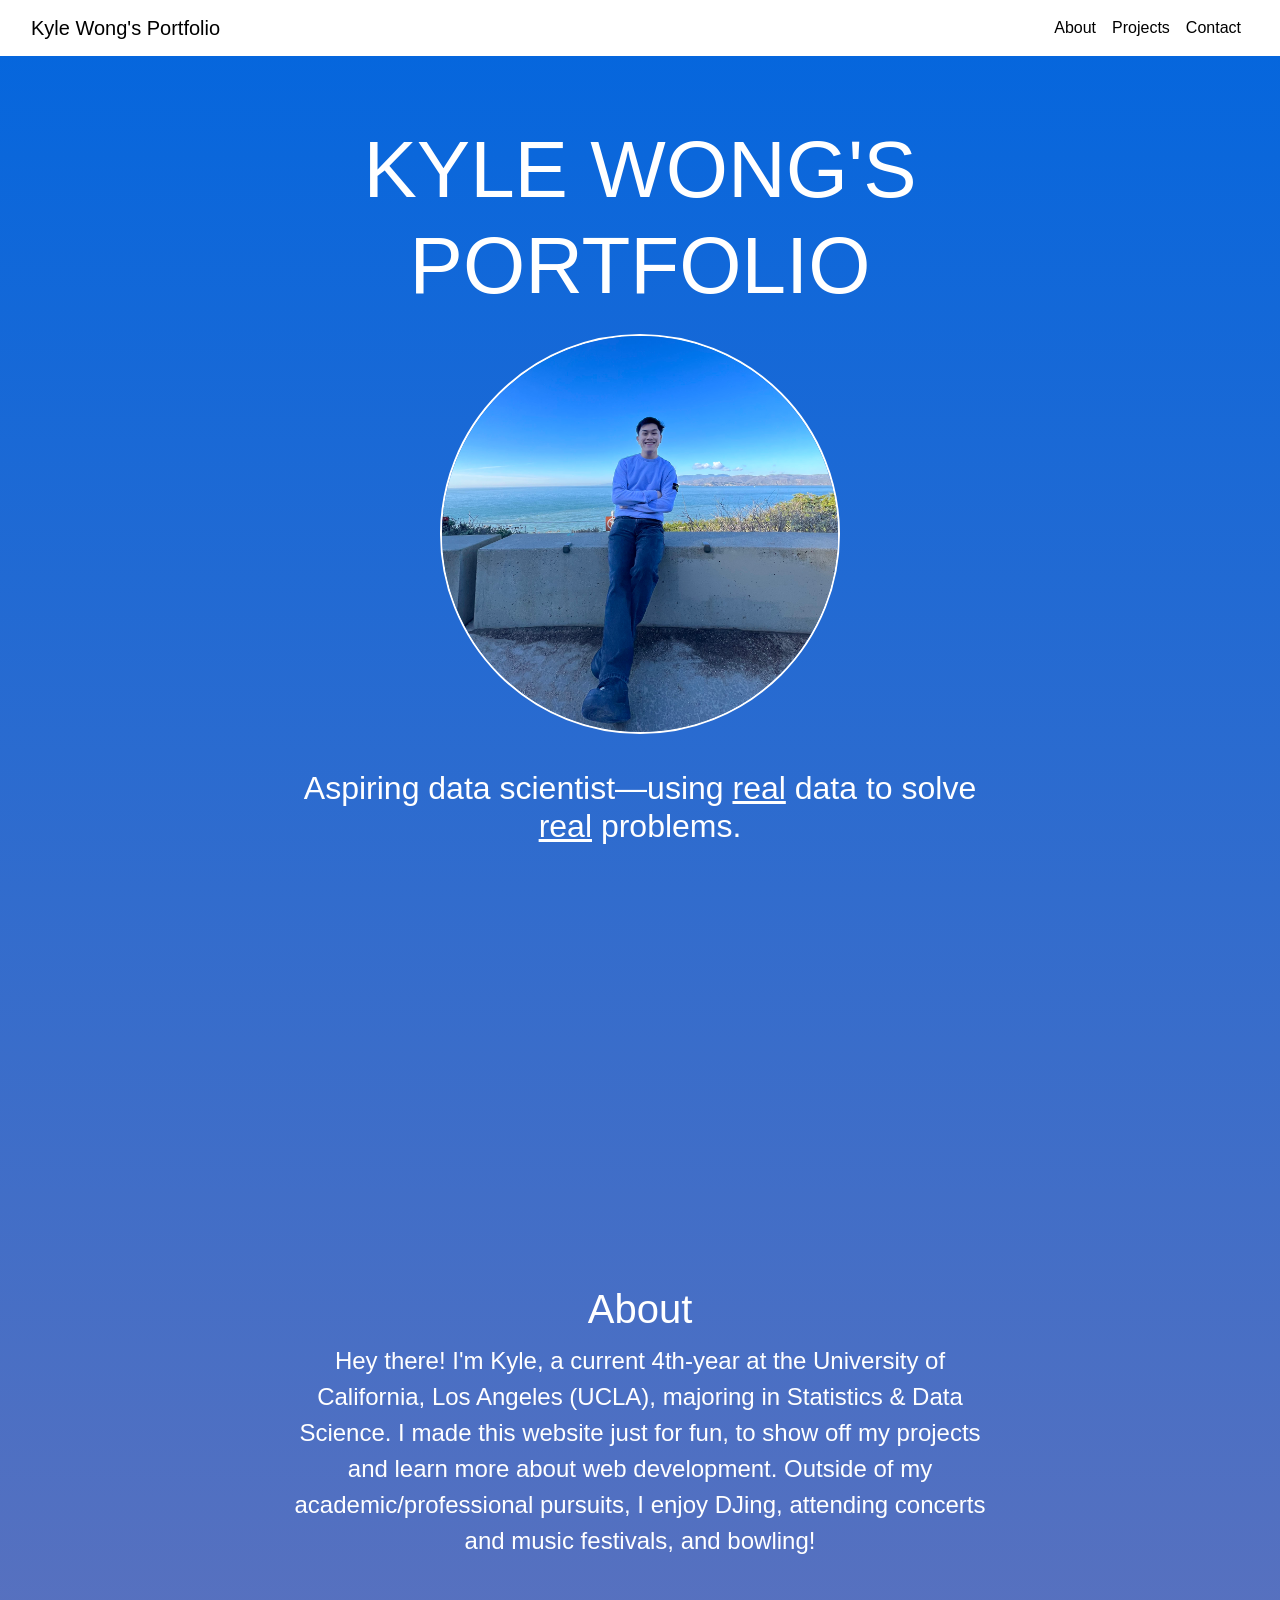
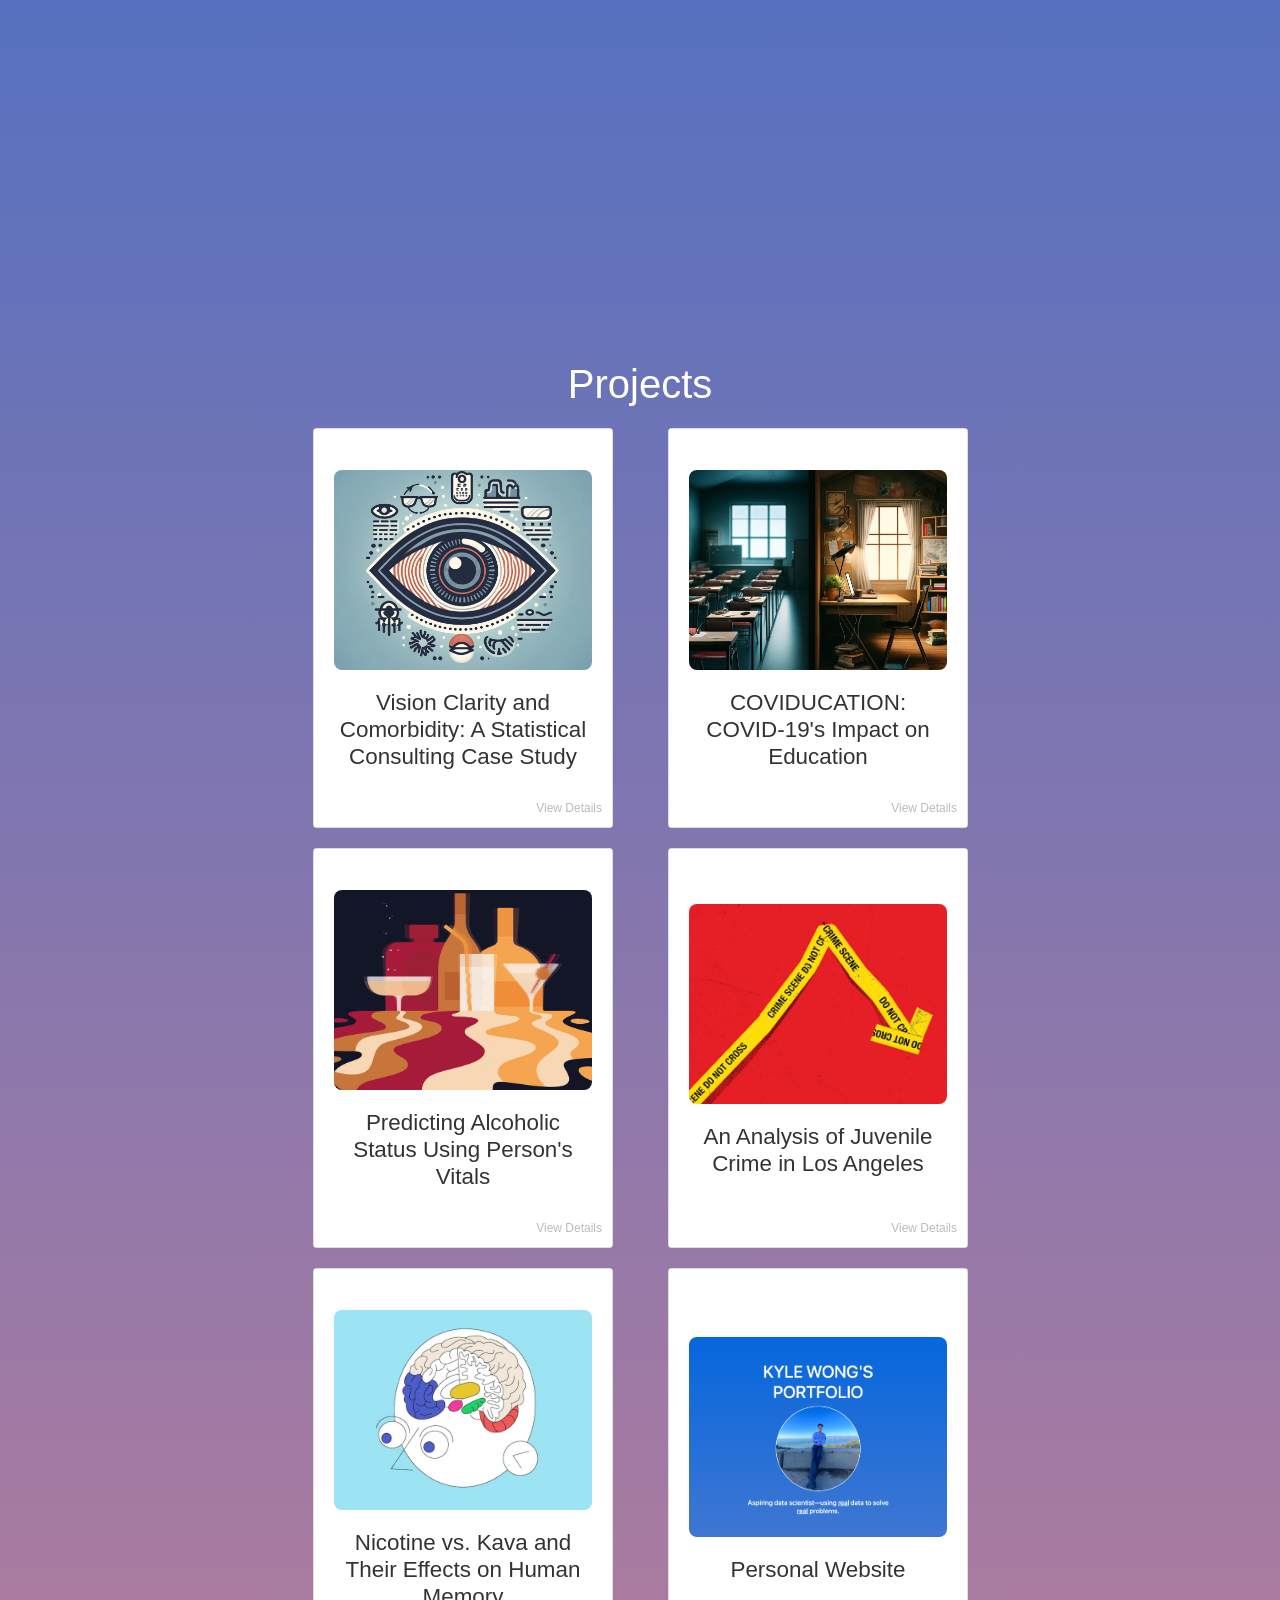
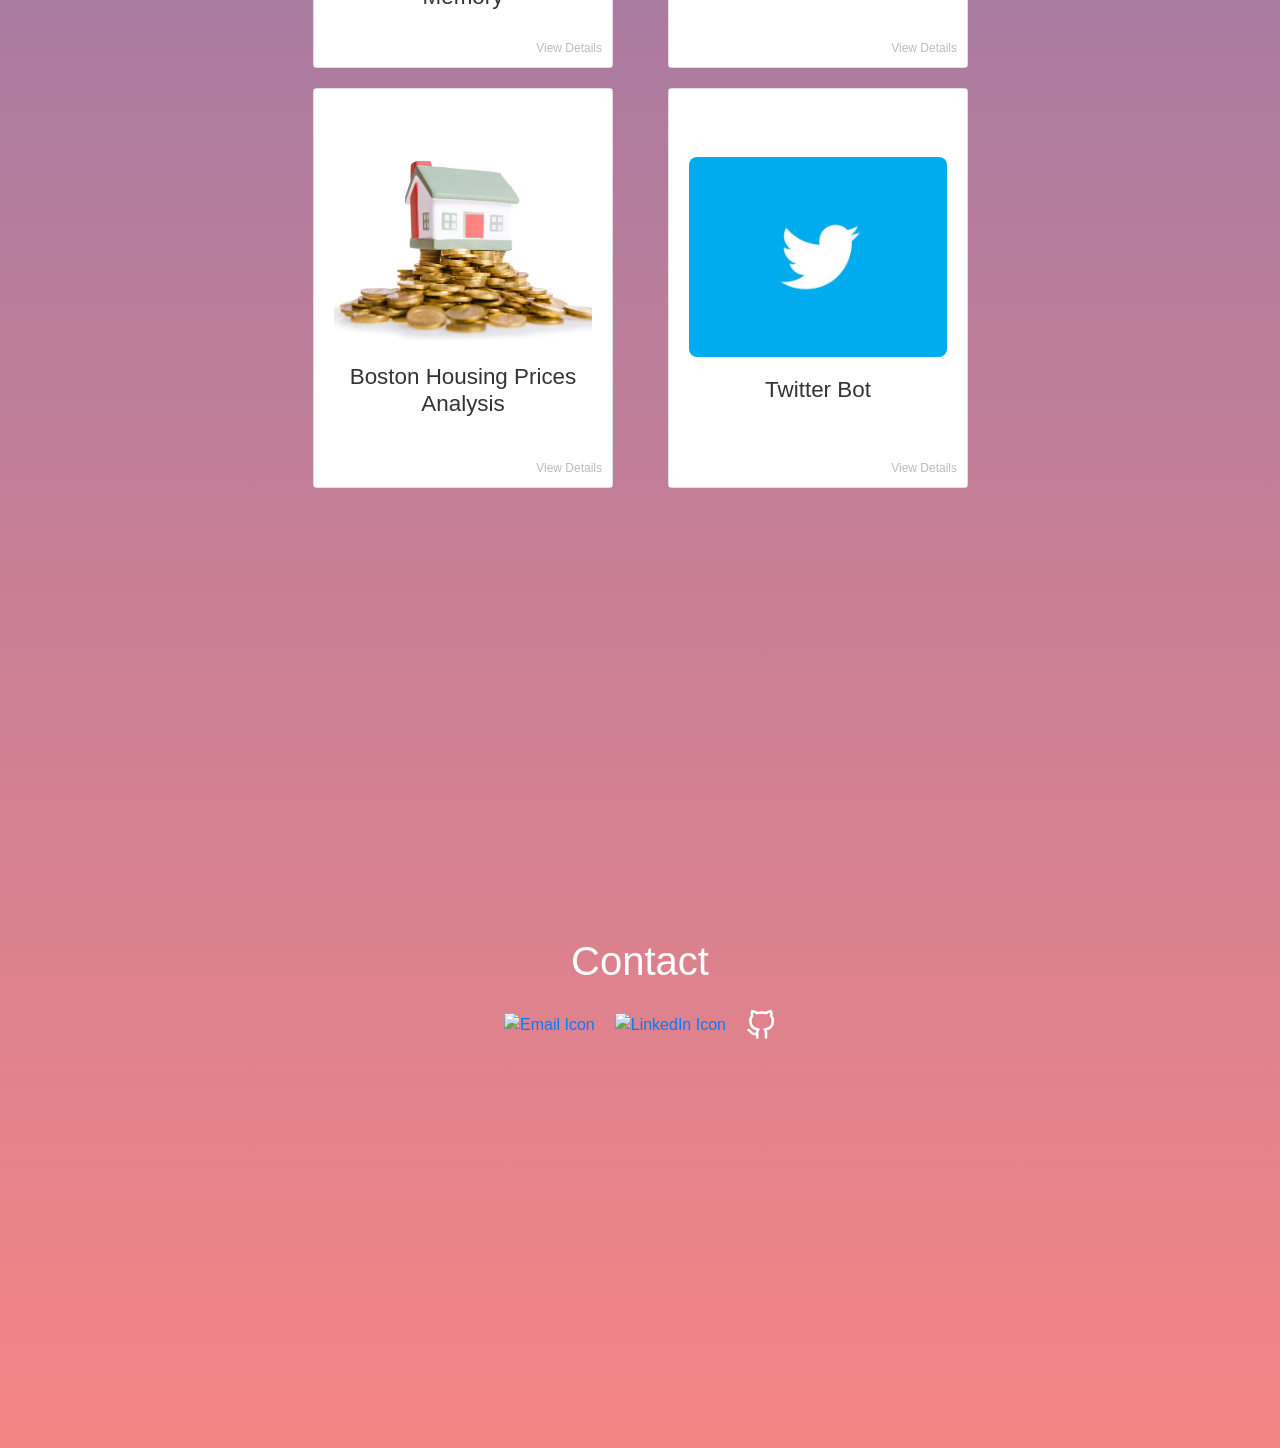
==== index.html @ 27c560bc "Add files via upload" ====
<!DOCTYPE html>
<html lang="en">
<head>
    <meta charset="UTF-8">
    <meta name="viewport" content="width=device-width, initial-scale=1.0">
    <title>Kyle Wong's Portfolio</title>

    <!-- Bootstrap CSS CDN -->
    <link href="https://maxcdn.bootstrapcdn.com/bootstrap/4.0.0/css/bootstrap.min.css" rel="stylesheet">

    <!-- Main CSS -->
    <link href="style_main.css" rel="stylesheet">

    <!-- Me CSS -->
    <link href="style_me.css" rel="stylesheet">
    <!-- Navbar CSS -->
    <link href="style_navbar.css" rel="stylesheet">
    <!-- Projects CSS -->
    <link href="style_projects.css" rel="stylesheet">
    <!-- Contact CSS -->
    <link href="style_contact.css" rel="stylesheet">
</head>

<body>
    <!-- Navigation Bar -->
    <nav class="navbar navbar-expand-lg navbar-light bg-light fixed-top">
        <div class="container-fluid">
            <a class="navbar-brand" href="#me">Kyle Wong's Portfolio</a>
            <button class="navbar-toggler" type="button" data-toggle="collapse" data-target="#navbarNav"
                    aria-controls="navbarNav" aria-expanded="false" aria-label="Toggle navigation">
                <span class="navbar-toggler-icon"></span>
            </button>
            <div class="collapse navbar-collapse justify-content-end" id="navbarNav">
                <ul class="navbar-nav">
                    <li class="nav-item">
                        <a class="nav-link" href="#about">About</a>
                    </li>
                    <li class="nav-item">
                        <a class="nav-link" href="#projects">Projects</a>
                    </li>
                    <li class="nav-item">
                        <a class="nav-link" href="#contact">Contact</a>
                    </li>
                </ul>
            </div>
        </div>
    </nav>

    <!-- Me Section -->
    <section id="me" class="full-height centered-section scroll-section fade-in">
        <div class="me-container">
            <div class="me-content">
                <h1>KYLE WONG'S</h1>
                <h2>PORTFOLIO</h2>
            </div>
            <img src="images/me.jpg" alt="Kyle Wong" class="me-image">
            <div class="me-content">
                <h3>Aspiring data scientist—using <span class="underline-text">real</span> data to solve <span class="underline-text">real</span> problems.</h3>
            </div>
        </div>
    </section>


    <!-- About Section -->
    <section id="about" class="full-height centered-section scroll-section" data-scroll="about">
        <h2 class="centered-text section-title">About</h2>
        <p class="centered-text">
            Hey there! I'm Kyle, a current 4th-year at the University of California, Los Angeles (UCLA), majoring in 
            Statistics & Data Science. I made this website just for fun, to show off my projects and learn more about web development. 
            Outside of my academic/professional pursuits, I enjoy DJing, attending concerts and music 
            festivals, and bowling!
        </p>
    </section>

    <!-- Projects Section -->
    <section id="projects" class="full-height centered-section scroll-section" data-scroll="projects">
        <h2 class="centered-text section-title">Projects</h2>
        <div class="projects-container">

            <!-- Vision Clarity and Comorbidity: A Statistical Consulting Case Study -->
            <div class="project-item" id="vision">
                <div class="card">
                    <div class="card-front">
                        <img src="images/vision.jpeg" alt="Vision">
                        <h3>Vision Clarity and Comorbidity: A Statistical Consulting Case Study</h3>
                        <div class="details">View Details</div>
                    </div>
                    <div class="card-back">
                        <ul>
                            <li>
                                <a href="https://drive.google.com/file/d/13ip8NqdiiDg58SRfcS5cvAvbWl_toi6d/view?usp=sharing" target="_blank" rel="noopener noreferrer">
                                Report</a>
                            </li>
                            <li>
                                Collaborated with ophthalmologists Dr. Daniel B. Rootman and Dr. Robert A. Goldberg to analyze factors influencing blurry 
                                vision through logistic regression and odds ratio analysis to ensure the clinical relevance of findings
                            </li>
                            <li>Conducted comprehensive evaluations using logistic regressions, marginal models, ROC curves, and mean plots</li>
                            <li>Delivered key findings to enhance medical understanding and critically question existing ophthalmologic research</li>
                        </ul>
                    </div>
                </div>
            </div>

            <!-- COVIDUCATION: COVID-19’s Impact on Education -->
            <div class="project-item" id="education">
                <div class="card">
                    <div class="card-front">
                        <img src="images/covid.jpeg" alt="Covid">
                        <h3>COVIDUCATION: COVID-19's Impact on Education</h3>
                        <div class="details">View Details</div>
                    </div>
                    <div class="card-back">
                        <ul>
                            <li>
                                <a href="https://coviducation.humspace.ucla.edu/" target="_blank" rel="noopener noreferrer">Website</a>
                            </li>
                            <li>
                                Collaborated with a team to analyze pre- and post-pandemic test scores from U.S. school districts to assess the impact 
                                of socioeconomic factors and state policies on education, using data from the Stanford Education Data Archive
                            </li>
                            <li>Managed and maintained a website showcasing COVID-19's impact on education, ensuring user accessibility</li>
                            <li>Reduced ontological biases in data analysis, clarifying pandemic impacts on educational disparities to guide policy</li>
                        </ul>
                    </div>
                </div>
            </div>

            <!-- Predicting Alcoholic Status Using Person's Vitals -->
            <div class="project-item" id="alcohol">
                <div class="card">
                    <div class="card-front">
                        <img src="images/alcohol.jpeg" alt="Alcohol">
                        <h3>Predicting Alcoholic Status Using Person's Vitals</h3>
                        <div class="details">View Details</div>
                    </div>
                    <div class="card-back">
                        <ul>
                            <li>
                                <a href="https://drive.google.com/file/d/1R5eu7fUqkYkn1-agJZLWKi1KGo1MSCXt/view?usp=sharing" target="_blank" rel="noopener noreferrer">
                                Report</a>
                            </li>
                            <li>
                                Utilized and analyzed a dataset from Korea's National Health Insurance Service in R,
                                effectively developing classification models (logistic regression, LDA, QDA, k-NN, and decision trees) 
                                to accurately predict alcoholic status
                            </li>
                            <li>Implemented cross-validation methods to mitigate overfitting, ensuring accurate predictions on new, unseen data</li>
                            <li>Incorporated imputation techniques to enhance data quality to improve model performance and predictive accuracy</li>
                        </ul>
                    </div>
                </div>
            </div>

            <!-- An Analysis of Juvenile Crime in Los Angeles -->
            <div class="project-item" id="crime">
                <div class="card">
                    <div class="card-front">
                        <img src="images/crime.jpeg" alt="Crime">
                        <h3>An Analysis of Juvenile Crime in Los Angeles</h3>
                        <div class="details">View Details</div>
                    </div>
                    <div class="card-back">
                        <ul>
                            <li>
                                <a href="https://drive.google.com/file/d/1OxDZ-gcYvAyaGQp5mMtGiLBEE2z_hb1J/view?usp=sharing" target="_blank" rel="noopener noreferrer">
                                Report</a>
                            </li>
                            <li>
                                <a href="https://drive.google.com/file/d/1o2T2v05JPmUKemVV3txB31Ho7CxoJo7s/view?usp=sharing" target="_blank" rel="noopener noreferrer">
                                Poster</a>
                            </li>
                            <li>Analyzed LAPD dataset in R, conducting EDA to highlight differences and patterns in juvenile vs. adult crimes</li>
                            <li>Applied Pearson's chi-squared test to reveal significant associations and trends in crime locations and age groups</li>
                            <li>Identified that 13% of LA juvenile crimes involve firearms, double the adult rate, highlighting greater arrest risks</li>
                        </ul>
                    </div>
                </div>
            </div>

            <!-- Nicotine vs. Kava and Their Effects on Human Memory -->
            <div class="project-item" id="humanMemory">
                <div class="card">
                    <div class="card-front">
                        <img src="images/memory.jpeg" alt="Human Memory">
                        <h3>Nicotine vs. Kava and Their Effects on Human Memory</h3>
                        <div class="details">View Details</div>
                    </div>
                    <div class="card-back">
                        <ul>
                            <li>
                                <a href="https://drive.google.com/file/d/1JfsT5nFp5DpC-nDz5WerzK6hkVrRJIR6/view?usp=sharing" target="_blank" rel="noopener noreferrer">
                                Report</a>
                            </li>
                            <li>Constructed virtual experiments to accurately simulate and assess the impacts of nicotine and kava on human memory</li>
                            <li>Employed web-scraping in R for data collection, applying a 2-way randomized block design and linear regression</li>
                            <li>Visualized results by graphing residual diagnostics, interaction plots, box plots, and conducting ANOVA analysis</li>
                        </ul>
                    </div>
                </div>
            </div>

            <!-- Personal Website -->
            <div class="project-item" id="personalWebsite">
                <div class="card">
                    <div class="card-front">
                        <img src="images/personal_website.png" alt="Personal Website">
                        <h3>Personal Website</h3>
                        <div class="details">View Details</div>
                    </div>
                    <div class="card-back">
                        <ul>
                            <li>
                                Deployed on
                                <a href="https://github.com/kylewong791/kylewong791.github.io" target="_blank" rel="noopener noreferrer">
                                GitHub Pages</a>
                            </li>
                            <li>Designed and executed the end-to-end development of a modern, user-friendly, and responsive portfolio website</li>
                            <li>Utilized HTML, CSS, and JavaScript to create a website with optimal user engagement and information accessibility</li>
                            <li>Integrated Bootstrap for responsive design and jQuery for dynamic content manipulation, deployed on GitHub Pages</li>
                        </ul>
                    </div>
                </div>
            </div>

            <!-- Boston Housing Prices Analysis -->
            <div class="project-item" id="bostonHousing">
                <div class="card">
                    <div class="card-front">
                        <img src="images/boston.jpeg" alt="Boston Housing">
                        <h3>Boston Housing Prices Analysis</h3>
                        <div class="details">View Details</div>
                    </div>
                    <div class="card-back">
                        <ul>
                            <li>Collaborative project analyzing Boston housing data, employing EDA with NumPy, Pandas, Seaborn, and Matplotlib</li>
                            <li>Developed a model predicting home prices, highlighting the relation between property values and clean air demand</li>
                            <li>Validated model accuracy against historical data, providing actionable insights for urban planning initiatives</li>
                        </ul>
                    </div>
                </div>
            </div>

            <!-- Twitter Bot -->
            <div class="project-item" id="twitterBot">
                <div class="card">
                    <div class="card-front">
                        <img src="images/twitter.jpeg" alt="Twitter Bot">
                        <h3>Twitter Bot</h3>
                        <div class="details">View Details</div>
                    </div>
                    <div class="card-back">
                        <ul>
                            <li>
                                <a href="https://github.com/kylewong791/MinionTwitterBot" target="_blank" rel="noopener noreferrer">
                                Code</a>
                            </li>
                            <li>Leveraged the Tweepy Python library to interact with Twitter API, using Twitter endpoints to analyze conversations</li>
                            <li>Utilized Twitter's Developer Platform and OAuth 2.0 to access developer tokens and authenticate tasks performed</li>
                            <li>Deployed on PythonAnywhere, ensuring continuous cloud-based functionality for optimal performance</li>
                        </ul>
                    </div>
                </div>
            </div>

        </div>
    </section>



    <!-- Contact Section -->
    <section id="contact" class="full-height centered-section scroll-section" data-scroll="contact">
        <h2 class="centered-text section-title">Contact</h2>
        
        <!-- Icons Container -->
        <div class="icons-container">
            <!-- Email Icon -->
            <a href="mailto:kylewong791@ucla.edu">
                <img src="images/email.svg" alt="Email Icon">
            </a>

            <!-- LinkedIn Icon -->
            <a href="https://www.linkedin.com/in/kylewong791" target="_blank" rel="noopener noreferrer">
                <img src="images/linkedin.svg" alt="LinkedIn Icon">
            </a>

            <!-- Github Icon -->
            <a href="https://github.com/kylewong791" target="_blank" rel="noopener noreferrer">
                <img src="images/github.svg" alt="Github Icon">
            </a>
        </div>
    </section>

    <!-- jQuery CDN -->
    <script src="https://code.jquery.com/jquery-3.2.1.min.js"></script>

    <!-- Bootstrap JavaScript bundle CDN (includes Popper.js) -->
    <script src="https://cdn.jsdelivr.net/npm/@popperjs/core@2.5.2/dist/umd/popper.min.js"></script>
    <script src="https://maxcdn.bootstrapcdn.com/bootstrap/4.0.0/js/bootstrap.min.js"></script>
    
    <script src="main.js"></script>

    
</body>
</html>
---- style_main.css ----
body {
    background: linear-gradient(to bottom, #0366de, #F58585); /*ffadad*/
    margin: 0;
    color: #fff;
    scroll-behavior: smooth;
}

.full-height {
    min-height: 100vh;
    display: flex;
    flex-direction: column;
}

.centered-section {
    width: 100%;
    max-width: 750px;
    margin: 0 auto;
    padding: 0 20px;
    box-sizing: border-box;
    display: flex;
    flex-direction: column;
    justify-content: center; /* Center vertically */
    align-items: center; /* Center horizontally */
}

.centered-text {
    text-align: center;
    font-size: 24px;
}

.section-title {
    font-size: 40px;
    margin-bottom: 10px;
}

.scroll-section {
    margin-bottom: 10px; /* Adjust as needed for visual separation */
    opacity: 0;
    transition: opacity 1.5s ease-in-out;
}

.scroll-section.in-view {
    opacity: 1;
}

/* Adjust layout for screens smaller than 768px */
@media (max-width: 768px) {
    .centered-section {
        max-width: 90%;
        padding: 5px;

    }

    #me .me-content h1, #me .me-content h2 {
        font-size: 4rem; /* Adjust font size */
    }

    .projects-container {
        grid-template-columns: 1fr; /* For smaller screens, use a single column */
    }
}
---- style_me.css ----
#me {
    background-color: transparent;
    color: #fff;
    text-align: center;
    padding: 20px; /* Add padding for better spacing */
    box-sizing: border-box;
}

.me-container {
    display: flex;
    flex-direction: column;
    align-items: center;
}

.me-content {
    margin-bottom: 20px;
    margin-top: 15px;
}

.me-image {
    width: 100%; /* Make the image responsive to its container */
    max-width: 400px; /* Set a maximum width for larger screens */
    height: auto;
    border-radius: 50%;
    object-fit: cover;
    margin-bottom: 20px;
    border: 2.5px solid #fff; /* Set the desired border color and width */
}

#me h1,
#me h2 {
    font-size: 5em;
    margin: 0;
}

#me h3 {
    font-size: 2em;
}

@keyframes fade-in {
    from { opacity: 0; }
    to { opacity: 1; }
}

.fade-in {
    animation: fade-in 2s ease-in-out;
}

.underline-text {
    text-decoration: underline;
    text-decoration-thickness: 2.5px; /* Adjust the thickness as needed */
}
---- style_navbar.css ----
.navbar {
    background-color: #fff !important;
}

.navbar-light .navbar-toggler-icon {
    background-color: #fff;
}

.navbar-light .navbar-toggler {
    border-color: #536878;
}
.navbar-light .navbar-nav .nav-link {
    color: #000000 !important;
}

.navbar-light .navbar-nav .nav-link:hover {
    color: #000000 !important;
}

.navbar-light .navbar-brand {
    color: #000000 !important; /* Set the desired color */
}

.navbar-light .navbar-brand:hover {
    color: #000000 !important; /* Set the desired hover color */
}

/* Change color of the bars */
.navbar-light .navbar-toggler-icon span {
    background-color: #000000; /* Set the desired color for the bars */
}
---- style_projects.css ----
.projects-container {
    display: flex;
    flex-wrap: wrap;
    justify-content: space-around;
}

.project-item {
    perspective: 1000px;
    width: 300px; /* Adjust as needed */
    height: 400px; /* Adjust as needed */
    margin: 10px;
}

.card {
    width: 100%;
    height: 100%;
    transition: transform 0.6s, box-shadow 0.3s;
    -webkit-transform-style: preserve-3d;
    transform-style: preserve-3d;
    position: relative;
}

.card:hover {
    transform: scale(1.08); /*1.05 */
    box-shadow: 0 4px 8px rgba(0,0,0,0.2);
}

.card-front, .card-back {
    width: 100%;
    height: 100%;
    transform: translateZ(0);
    -webkit-backface-visibility: hidden;
    backface-visibility: hidden;
    position: absolute;
    top: 0;
    left: 0;
    overflow: hidden;
}

.card-front {
    background: #fff; /* Or any preferred color */
    display: flex;
    flex-direction: column;
    align-items: center;
    justify-content: center;
    padding: 20px;
    box-sizing: border-box;
    text-align: center;
}

.card-front img {
    width: 100%;
    height: 200px; /* Set a fixed height for all images */
    object-fit: cover;
    border-radius: 8px;
    margin-bottom: 20px;
}

.card-front h3 {
    font-size: 1.4em; /* Adjust as needed */
    margin: 0;
    color: #333; /* Adjust as needed */
    margin-bottom: 15px;
}

.card-back {
    background: #fff; /* Adjust as needed */
    transform: rotateY(180deg) translateZ(1px); /* Small translateZ value */
    padding: 20px;
    box-sizing: border-box;
    display: flex;
    flex-direction: column;
    justify-content: center;
    align-items: center;
    color: #333;
    text-align: left; /* Optional, for better text alignment */
    margin-top: 10px;
}


.details {
    position: absolute;
    bottom: 10px;
    right: 10px;
    color: #bcbabf;
    font-size: 12px;
}

.card.flipped {
    transform: rotateY(180deg);
}

#projects h2{
    margin-top: 40px;
}
---- style_contact.css ----
#contact p {
    margin: 0;
    font-size: 28px;
}

.icons-container {
    display: flex;
    justify-content: space-around; /* You can use 'space-between' for more space between icons */
    align-items: center; /* Align icons vertically in the middle */
    margin-top: 15px;
}

.icons-container a {
    margin: 0 10px; /* Adjust the margin between icons */
}

.icons-container img {
    width: 30px; /* Adjust the width of the icons */
    height: 30px; /* Adjust the height of the icons */
}
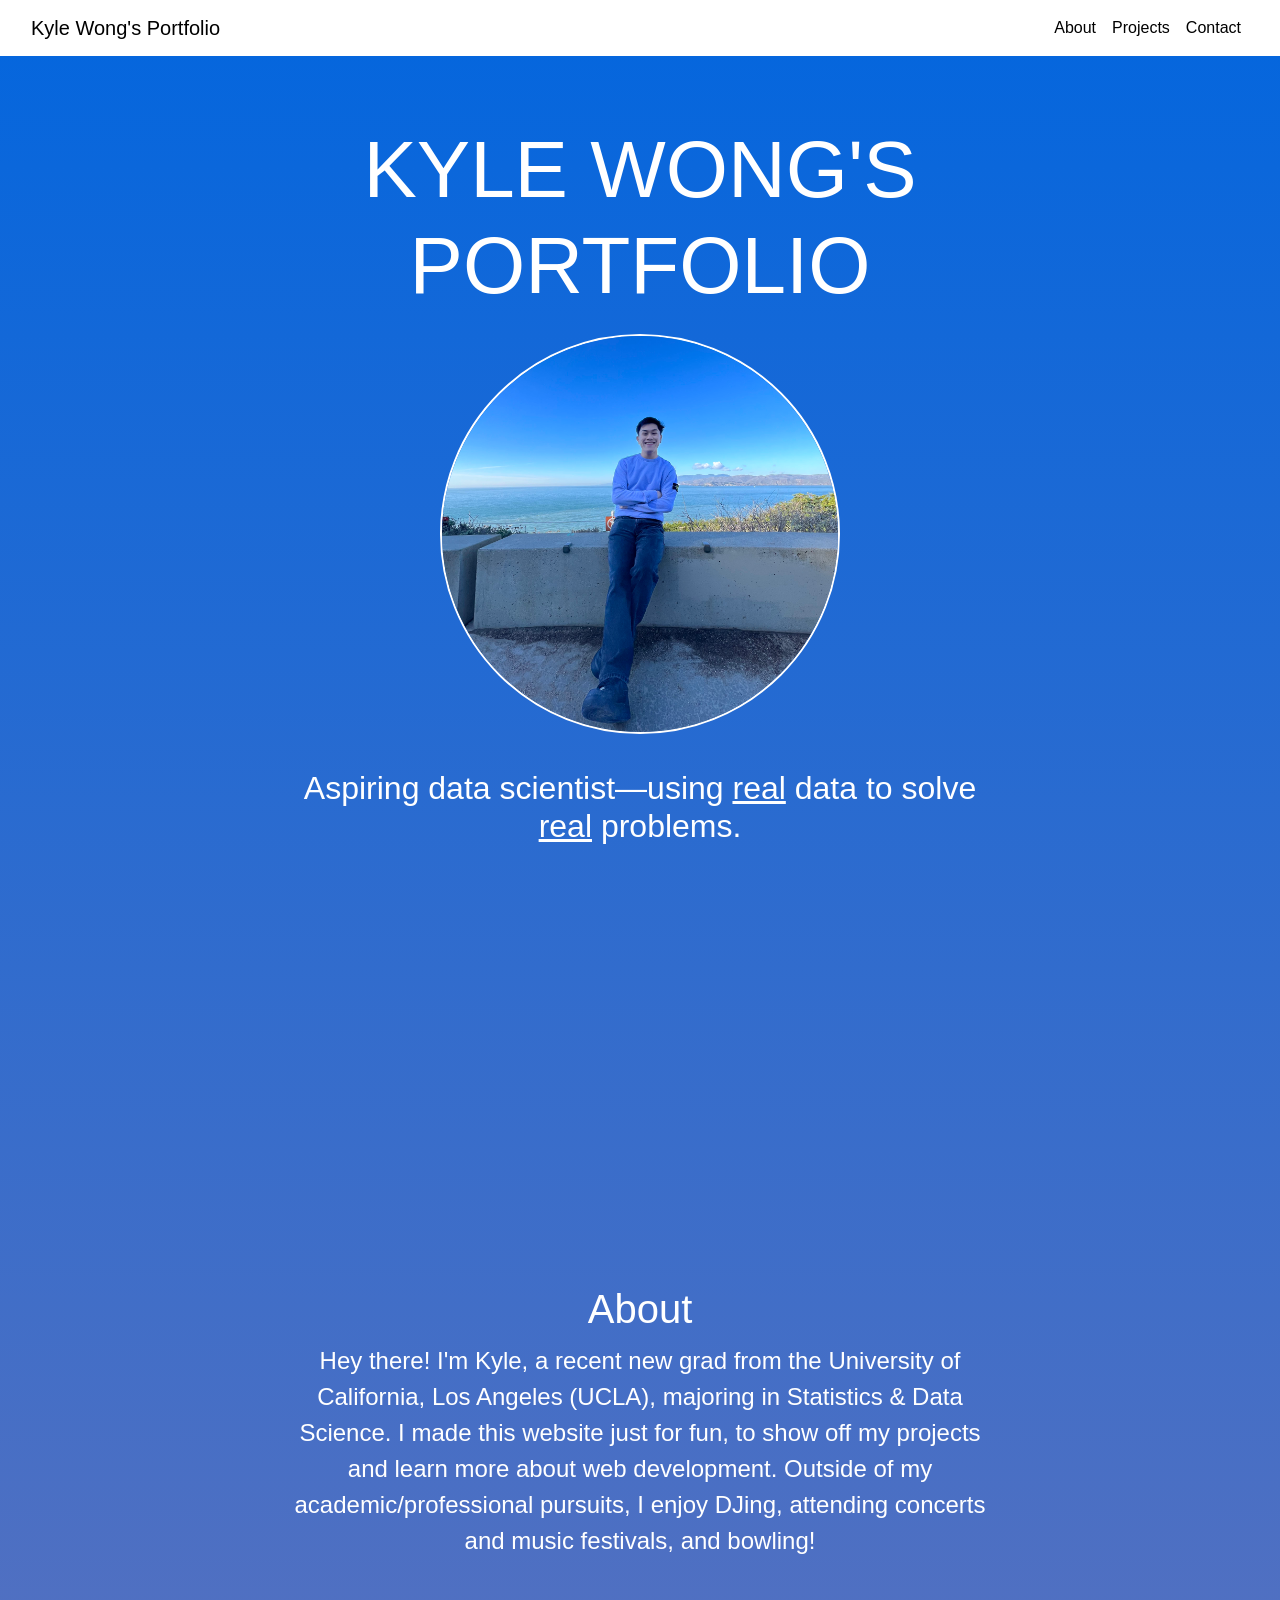
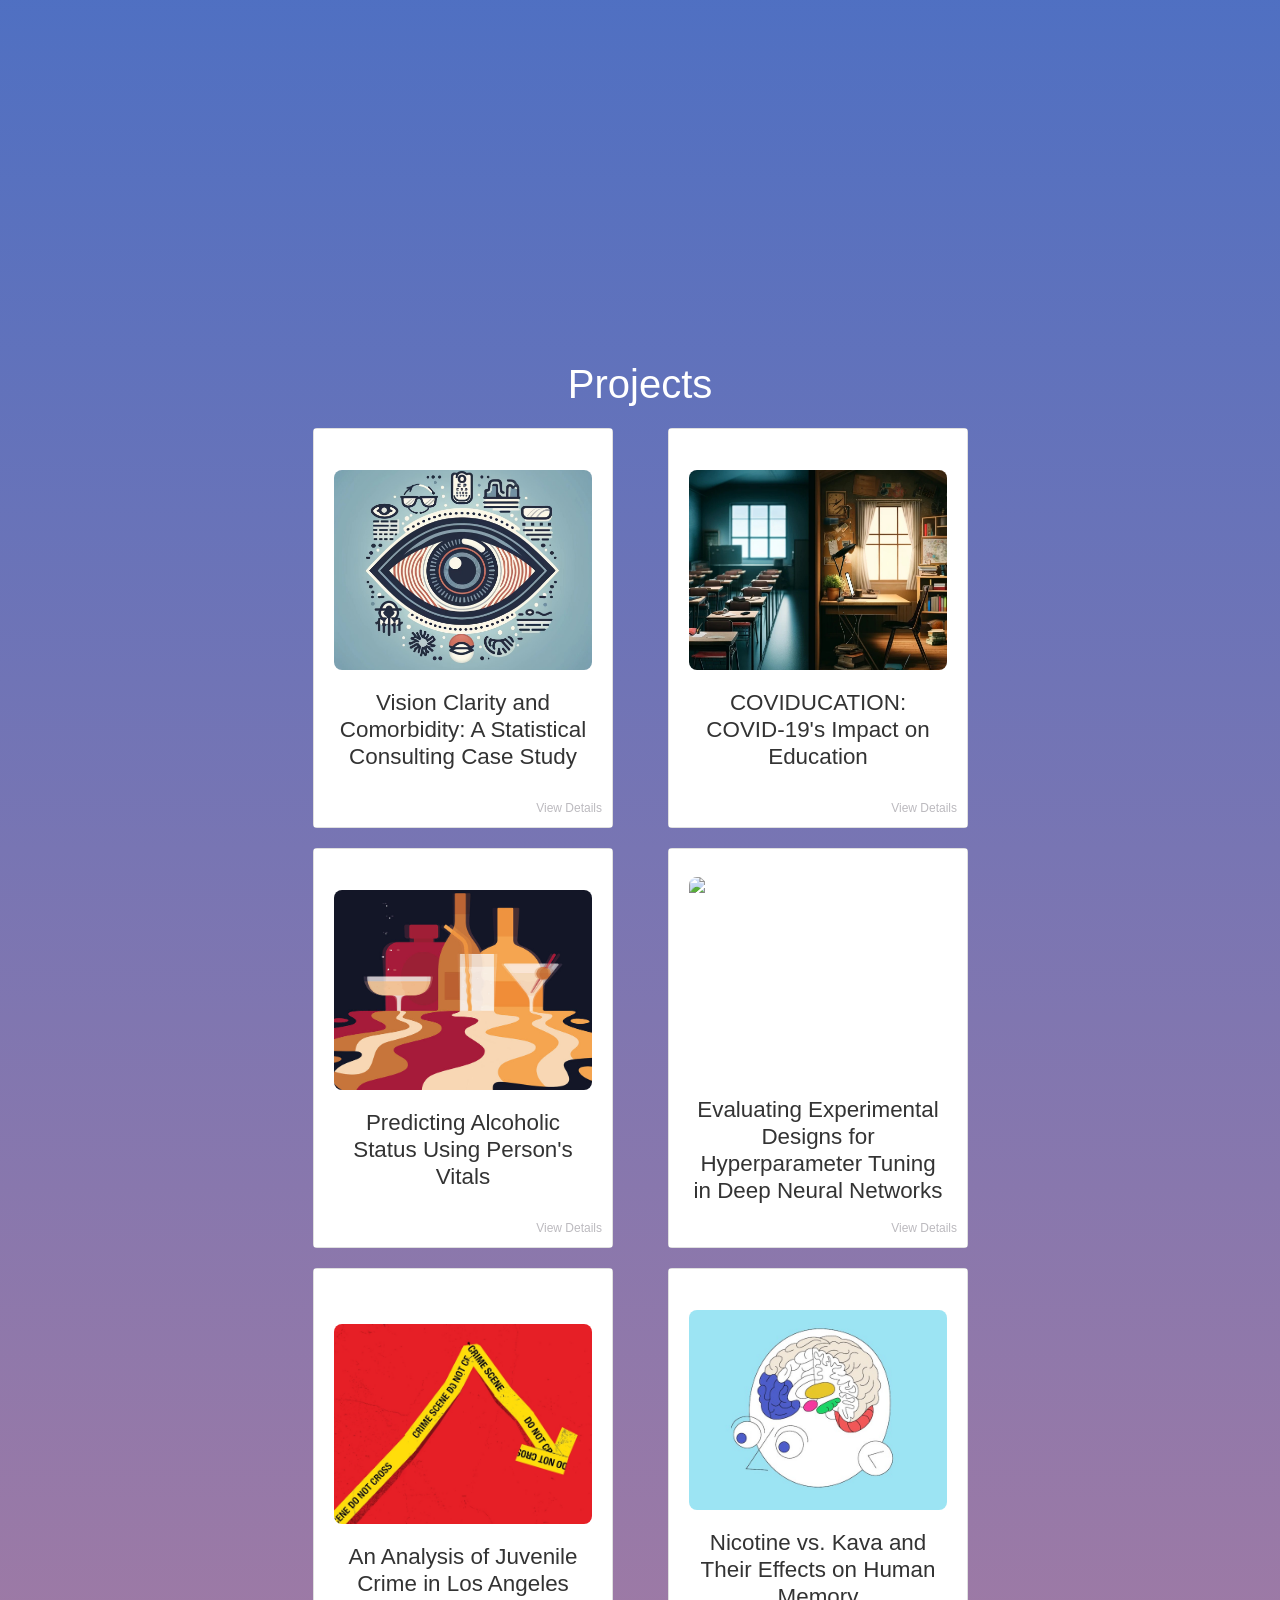
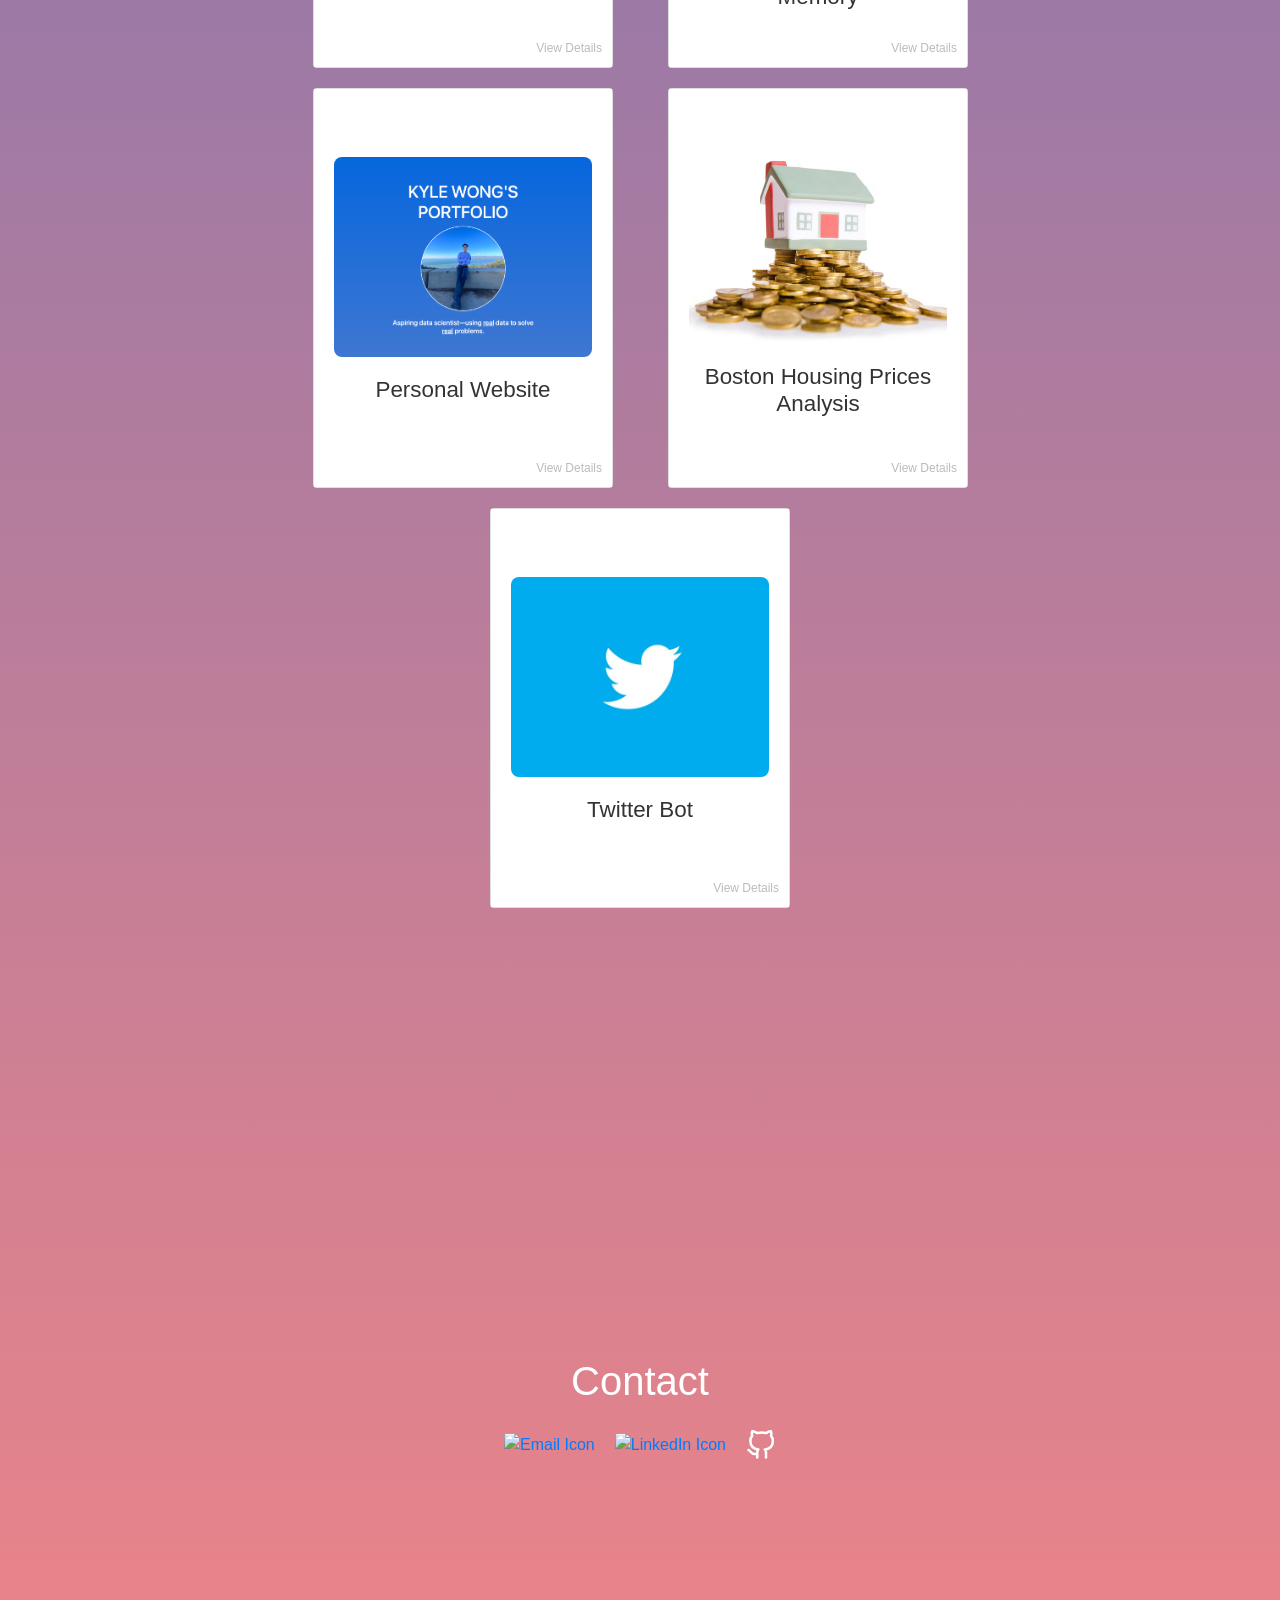
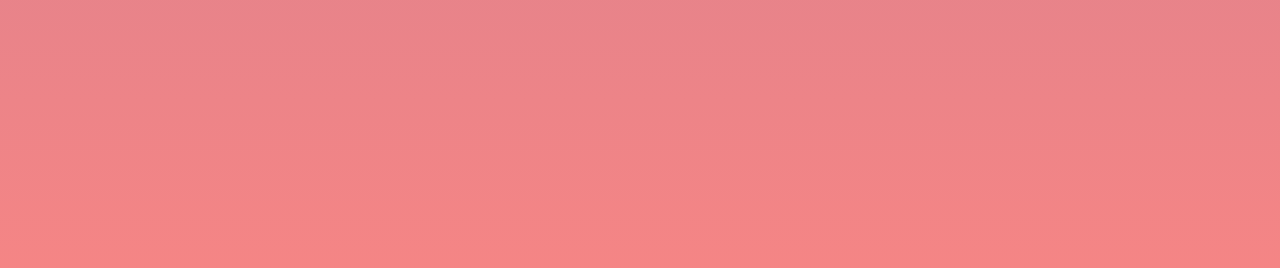
==== commit def9ffdc: "Add files via upload" ====
--- a/index.html
+++ b/index.html
@@ -65,7 +65,7 @@
     <section id="about" class="full-height centered-section scroll-section" data-scroll="about">
         <h2 class="centered-text section-title">About</h2>
         <p class="centered-text">
-            Hey there! I'm Kyle, a current 4th-year at the University of California, Los Angeles (UCLA), majoring in 
+            Hey there! I'm Kyle, a recent new grad from the University of California, Los Angeles (UCLA), majoring in 
             Statistics & Data Science. I made this website just for fun, to show off my projects and learn more about web development. 
             Outside of my academic/professional pursuits, I enjoy DJing, attending concerts and music 
             festivals, and bowling!
@@ -88,11 +88,15 @@
                     <div class="card-back">
                         <ul>
                             <li>
-                                <a href="https://drive.google.com/file/d/13ip8NqdiiDg58SRfcS5cvAvbWl_toi6d/view?usp=sharing" target="_blank" rel="noopener noreferrer">
+                                <a href="https://drive.google.com/file/d/1MdxVf1MUYEafCVJ1NXV2BAmq_htOqwGE/view?usp=sharing" target="_blank" rel="noopener noreferrer">
                                 Report</a>
                             </li>
                             <li>
-                                Collaborated with ophthalmologists Dr. Daniel B. Rootman and Dr. Robert A. Goldberg to analyze factors influencing blurry 
+                                Collaborated with ophthalmologists
+                                <a href="https://www.uclahealth.org/providers/daniel-rootman" target="_blank" rel="noopener noreferrer">Dr. Daniel B. Rootman</a>
+                                and
+                                <a href="https://www.uclahealth.org/providers/robert-goldberg" target="_blank" rel="noopener noreferrer">Dr. Robert A. Goldberg</a>
+                                to analyze factors influencing blurry 
                                 vision through logistic regression and odds ratio analysis to ensure the clinical relevance of findings
                             </li>
                             <li>Conducted comprehensive evaluations using logistic regressions, marginal models, ROC curves, and mean plots</li>
@@ -147,6 +151,30 @@
                             </li>
                             <li>Implemented cross-validation methods to mitigate overfitting, ensuring accurate predictions on new, unseen data</li>
                             <li>Incorporated imputation techniques to enhance data quality to improve model performance and predictive accuracy</li>
+                        </ul>
+                    </div>
+                </div>
+            </div>
+
+            <!-- Evaluating Experimental Designs for Hyperparameter Tuning in Deep Neural Networks -->
+            <div class="project-item" id="mnist">
+                <div class="card">
+                    <div class="card-front">
+                        <img src="images/mnist.jpeg" alt="mnist">
+                        <h3>Evaluating Experimental Designs for Hyperparameter Tuning in Deep Neural Networks</h3>
+                        <div class="details">View Details</div>
+                    </div>
+                    <div class="card-back">
+                        <ul>
+                            <li>
+                                <a href="https://drive.google.com/file/d/1CYZZ6kL43Fk4zh-kJRWCYH1Zqjw0hEsX/view?usp=sharing" target="_blank" rel="noopener noreferrer">
+                                Presentation</a>
+                            </li>
+                            <li>Evaluated experimental designs for hyperparameter tuning in deep neural networks using the Fashion MNIST dataset, achieving up to 87.3% accuracy</li>
+                            <li>Conducted comparative analysis of Factorial, Random, Latin Hypercube, Maximin LHD, and Optimum LHD designs, 
+                                identifying the Latin Hypercube Design as the most effective for six hyperparameters with an accuracy of 82.6%</li>
+                            <li>Improved predictive accuracy and computational efficiency by utilizing linear regression and Kriging surrogate models, 
+                                reducing Root Mean Squared Error (RMSE) to as low as 0.0105</li>
                         </ul>
                     </div>
                 </div>
--- a/style_projects.css
+++ b/style_projects.css
@@ -70,12 +70,17 @@
     box-sizing: border-box;
     display: flex;
     flex-direction: column;
-    justify-content: center;
+    justify-content: flex-start;
     align-items: center;
     color: #333;
     text-align: left; /* Optional, for better text alignment */
     margin-top: 10px;
+    overflow-y: auto; /* Enables vertical scrolling */
+    position: absolute;
+    top: 0;
 }
+
+
 
 
 .details {
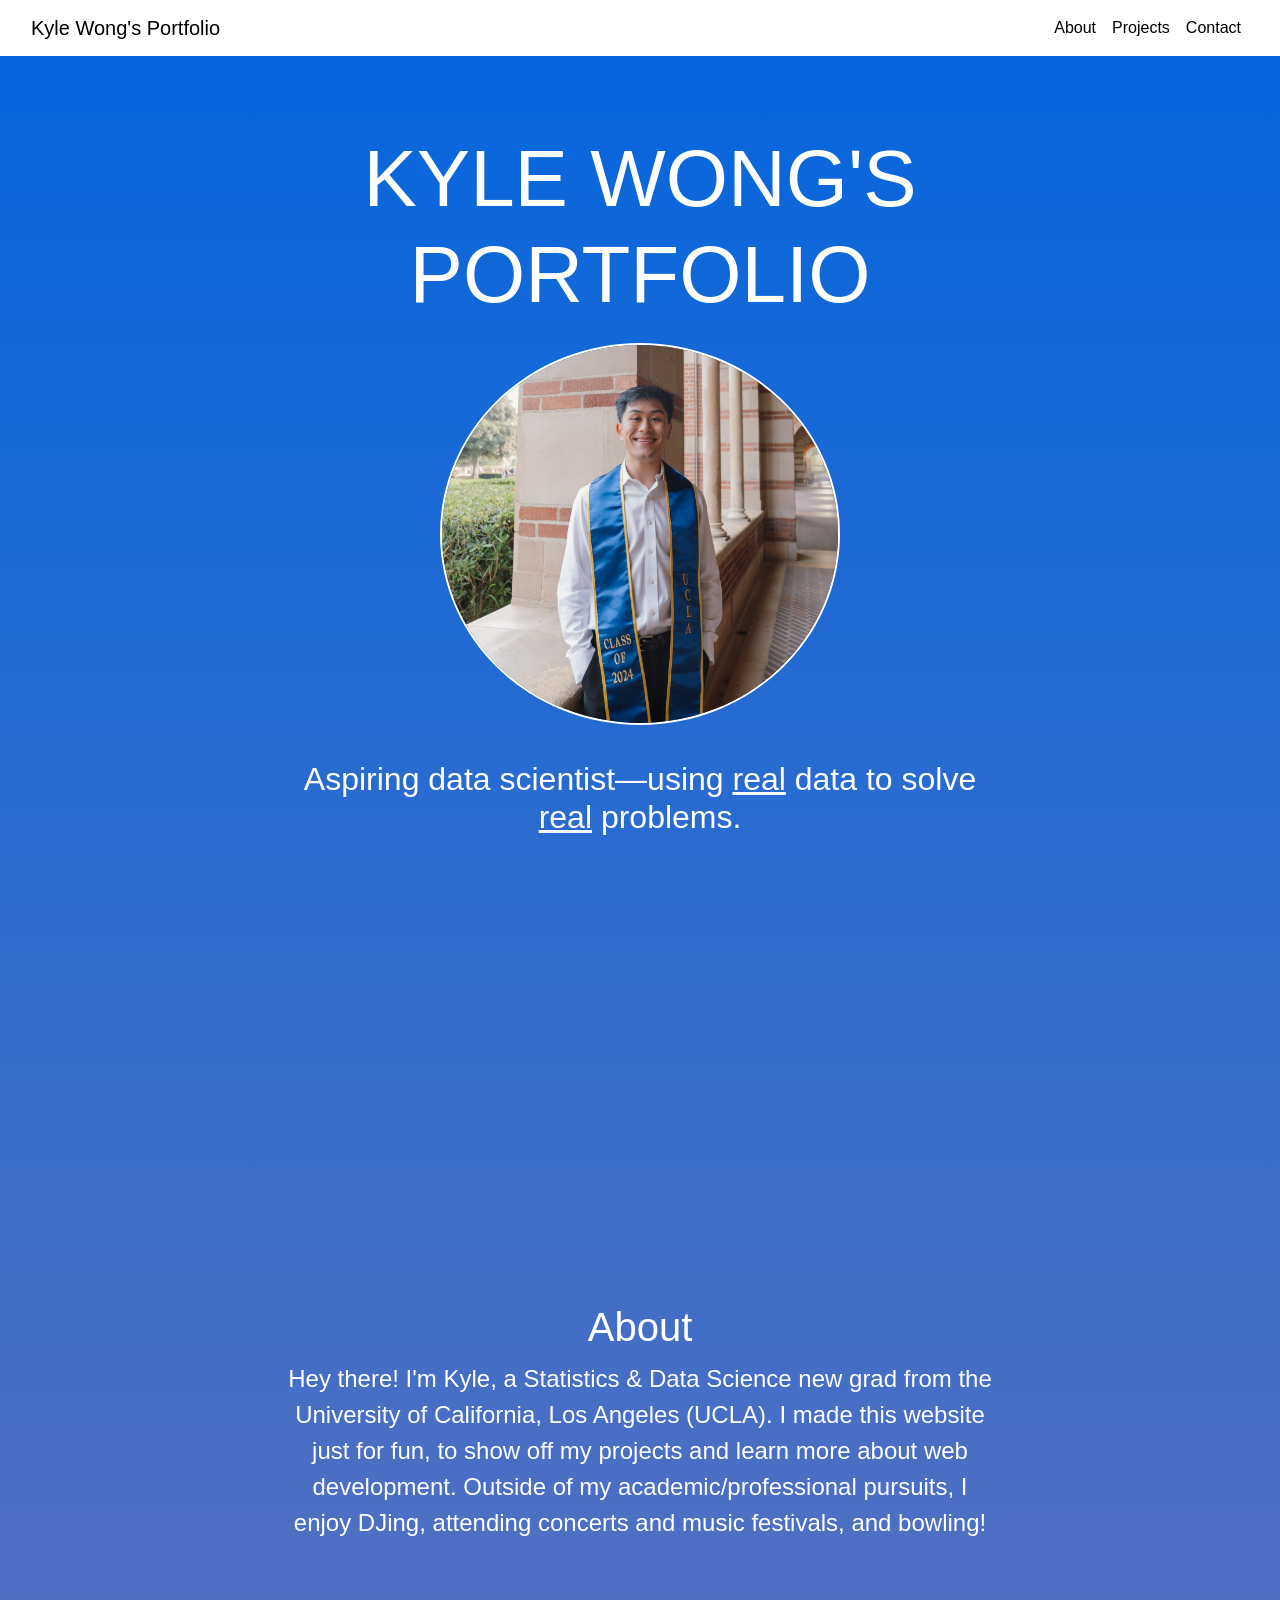
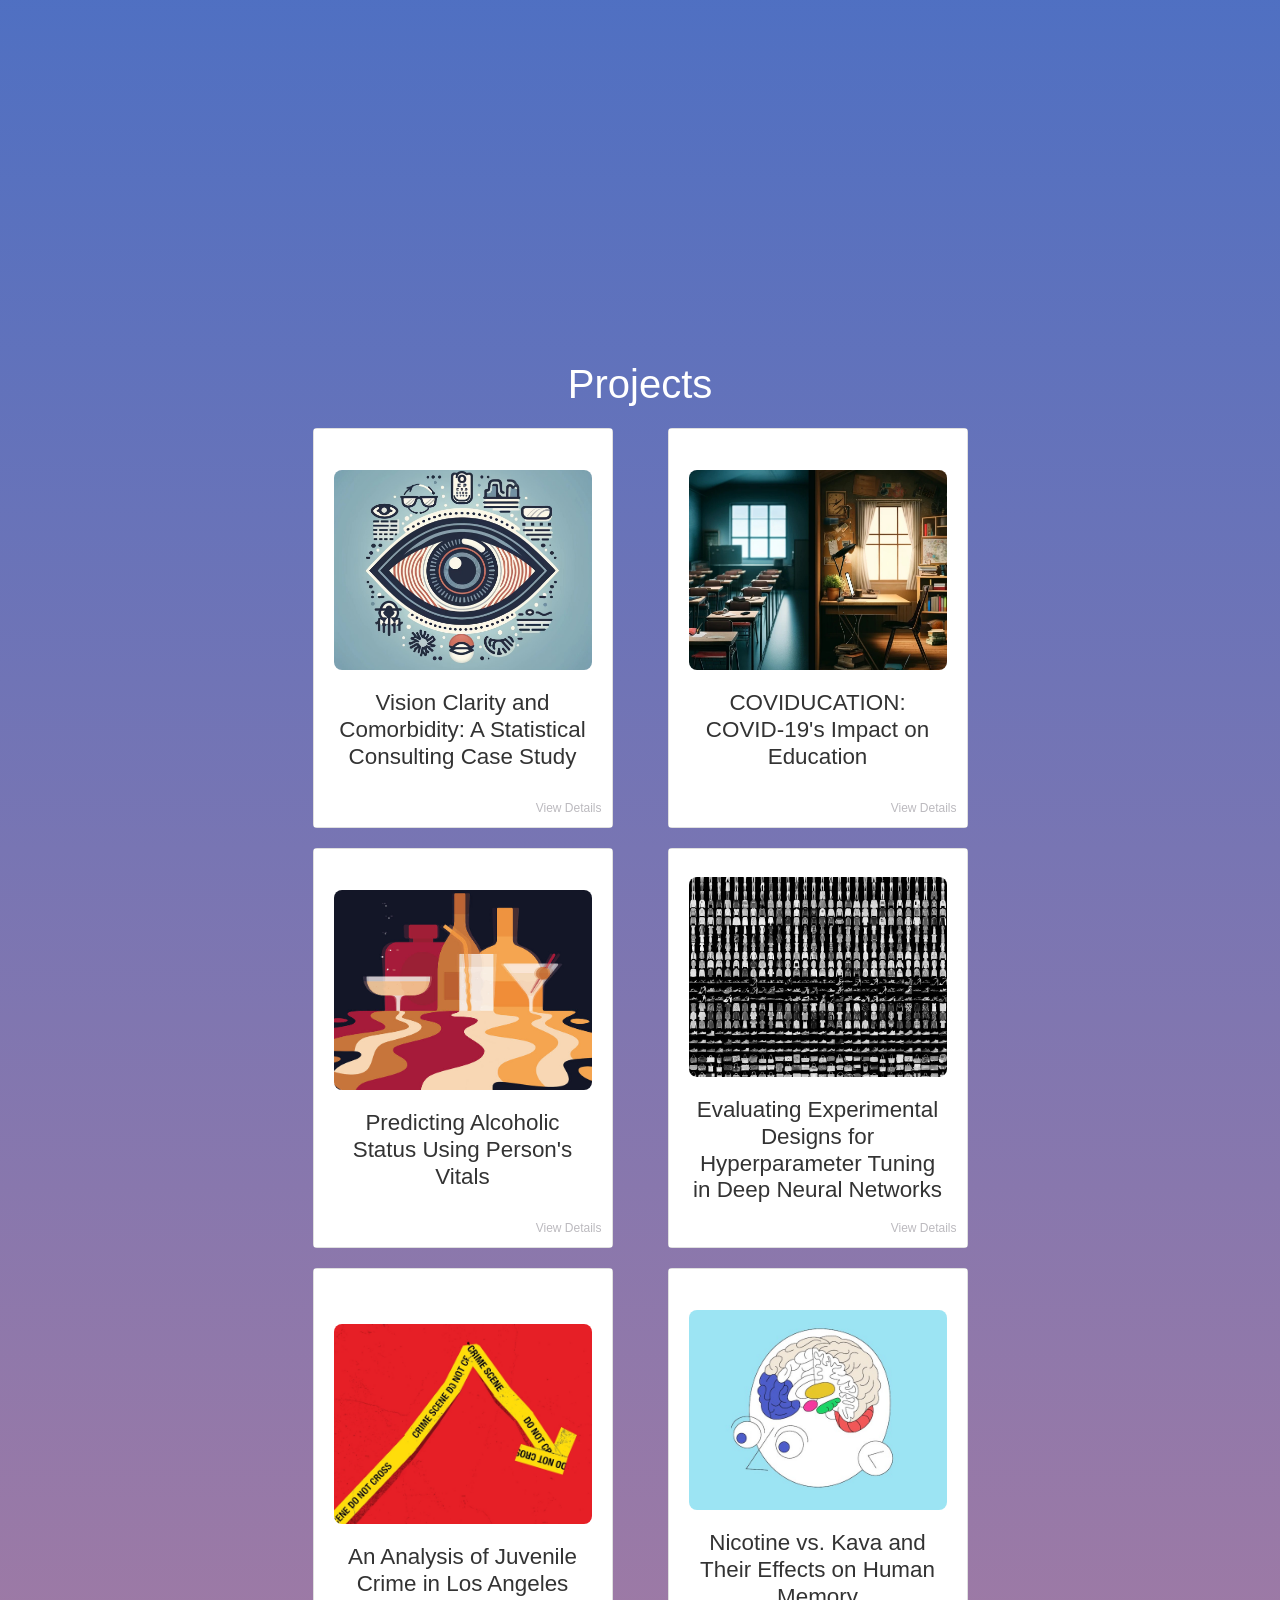
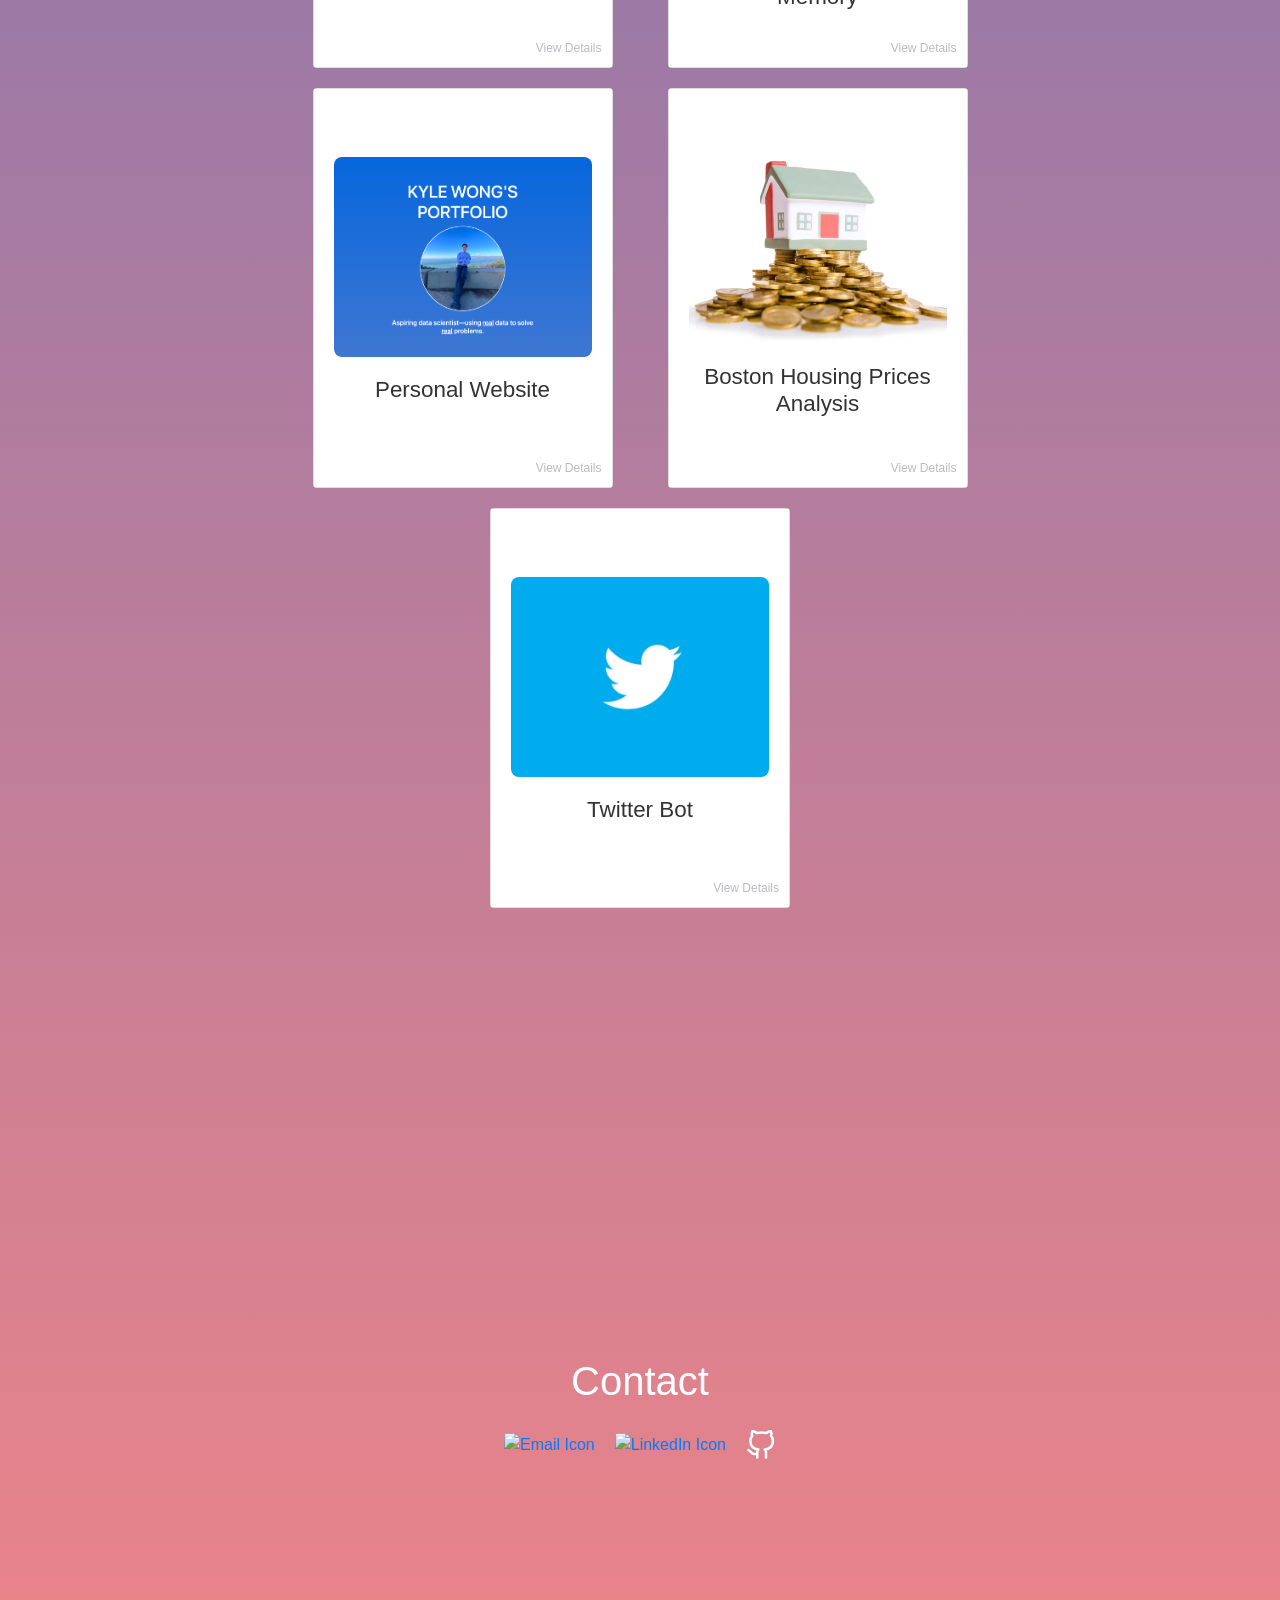
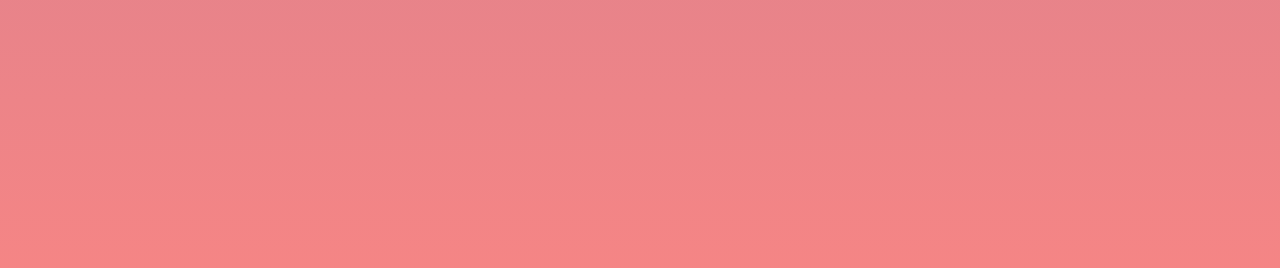
==== commit 63e98fa7: "Add files via upload" ====
--- a/index.html
+++ b/index.html
@@ -53,7 +53,7 @@
                 <h1>KYLE WONG'S</h1>
                 <h2>PORTFOLIO</h2>
             </div>
-            <img src="images/me.jpg" alt="Kyle Wong" class="me-image">
+            <img src="images/me.jpeg" alt="Kyle Wong" class="me-image">
             <div class="me-content">
                 <h3>Aspiring data scientist—using <span class="underline-text">real</span> data to solve <span class="underline-text">real</span> problems.</h3>
             </div>
@@ -65,8 +65,8 @@
     <section id="about" class="full-height centered-section scroll-section" data-scroll="about">
         <h2 class="centered-text section-title">About</h2>
         <p class="centered-text">
-            Hey there! I'm Kyle, a recent new grad from the University of California, Los Angeles (UCLA), majoring in 
-            Statistics & Data Science. I made this website just for fun, to show off my projects and learn more about web development. 
+            Hey there! I'm Kyle, a Statistics & Data Science new grad from the University of California, Los Angeles (UCLA). 
+            I made this website just for fun, to show off my projects and learn more about web development. 
             Outside of my academic/professional pursuits, I enjoy DJing, attending concerts and music 
             festivals, and bowling!
         </p>
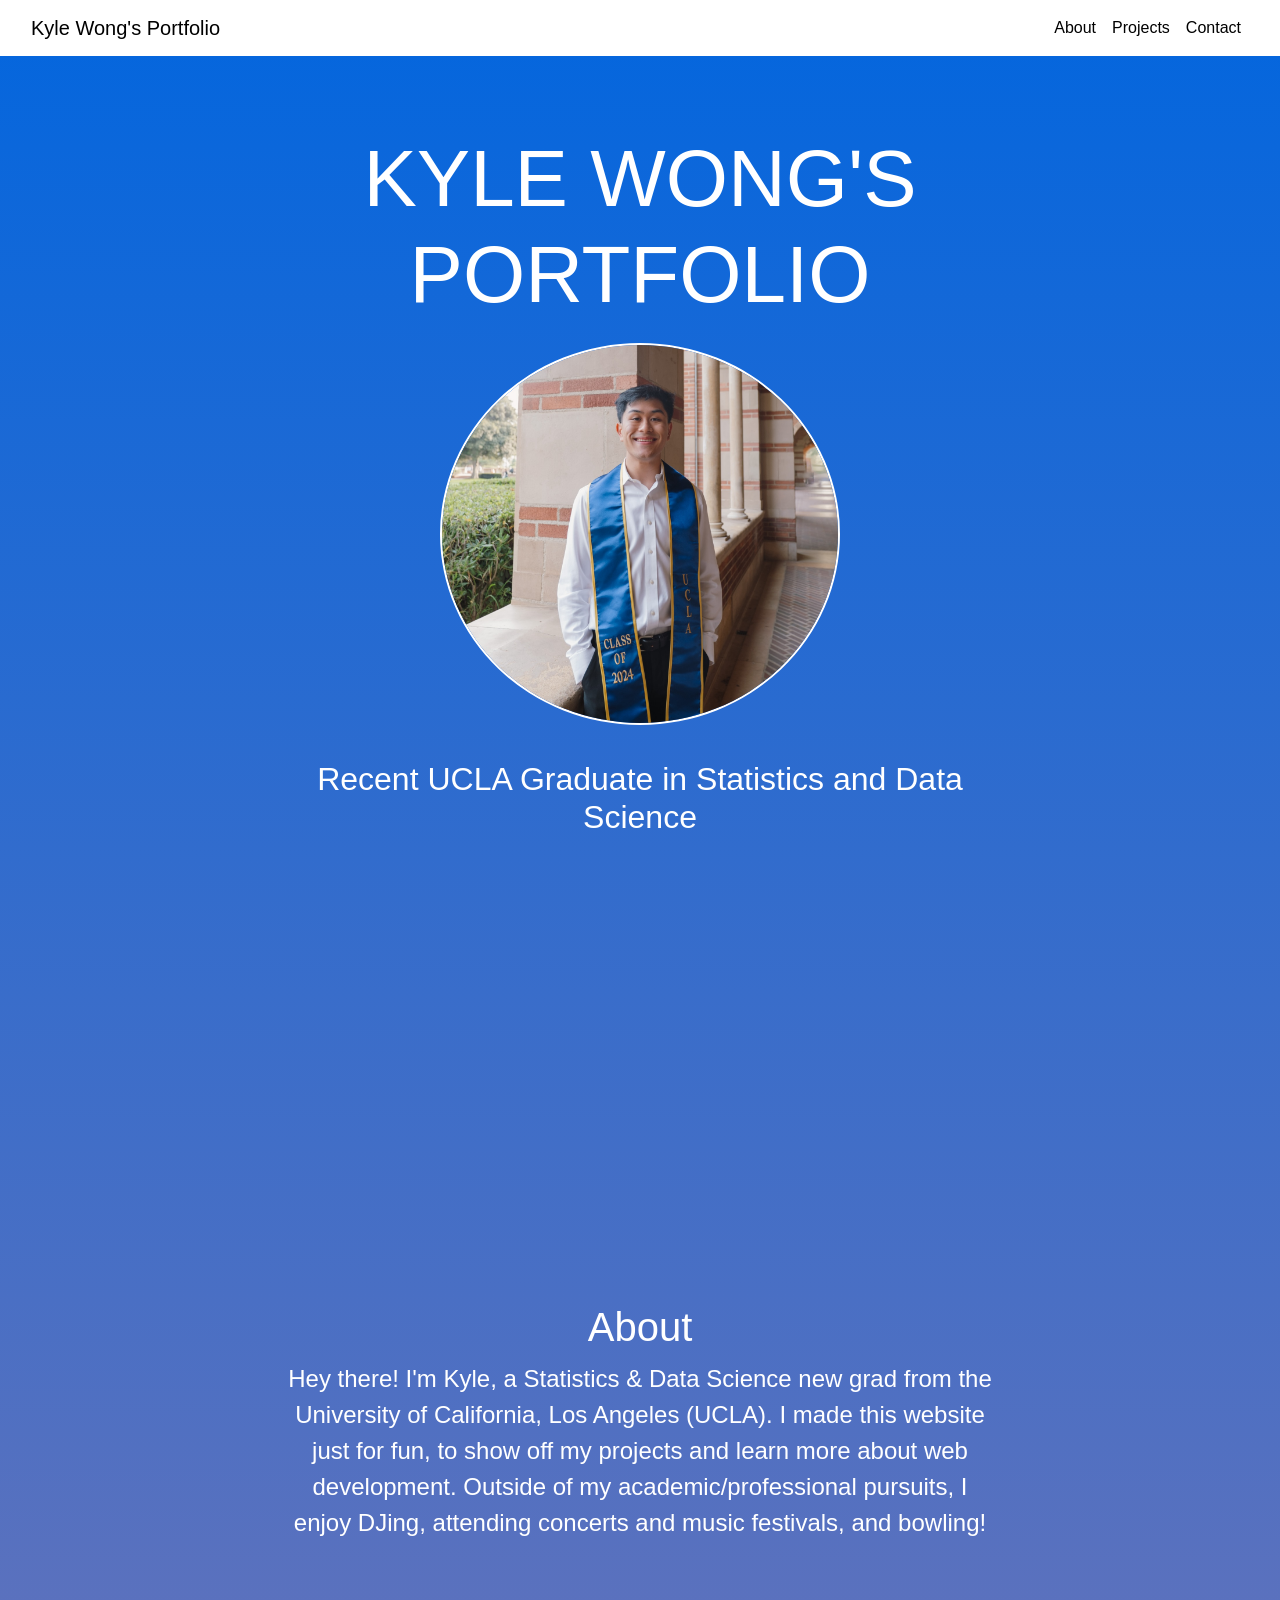
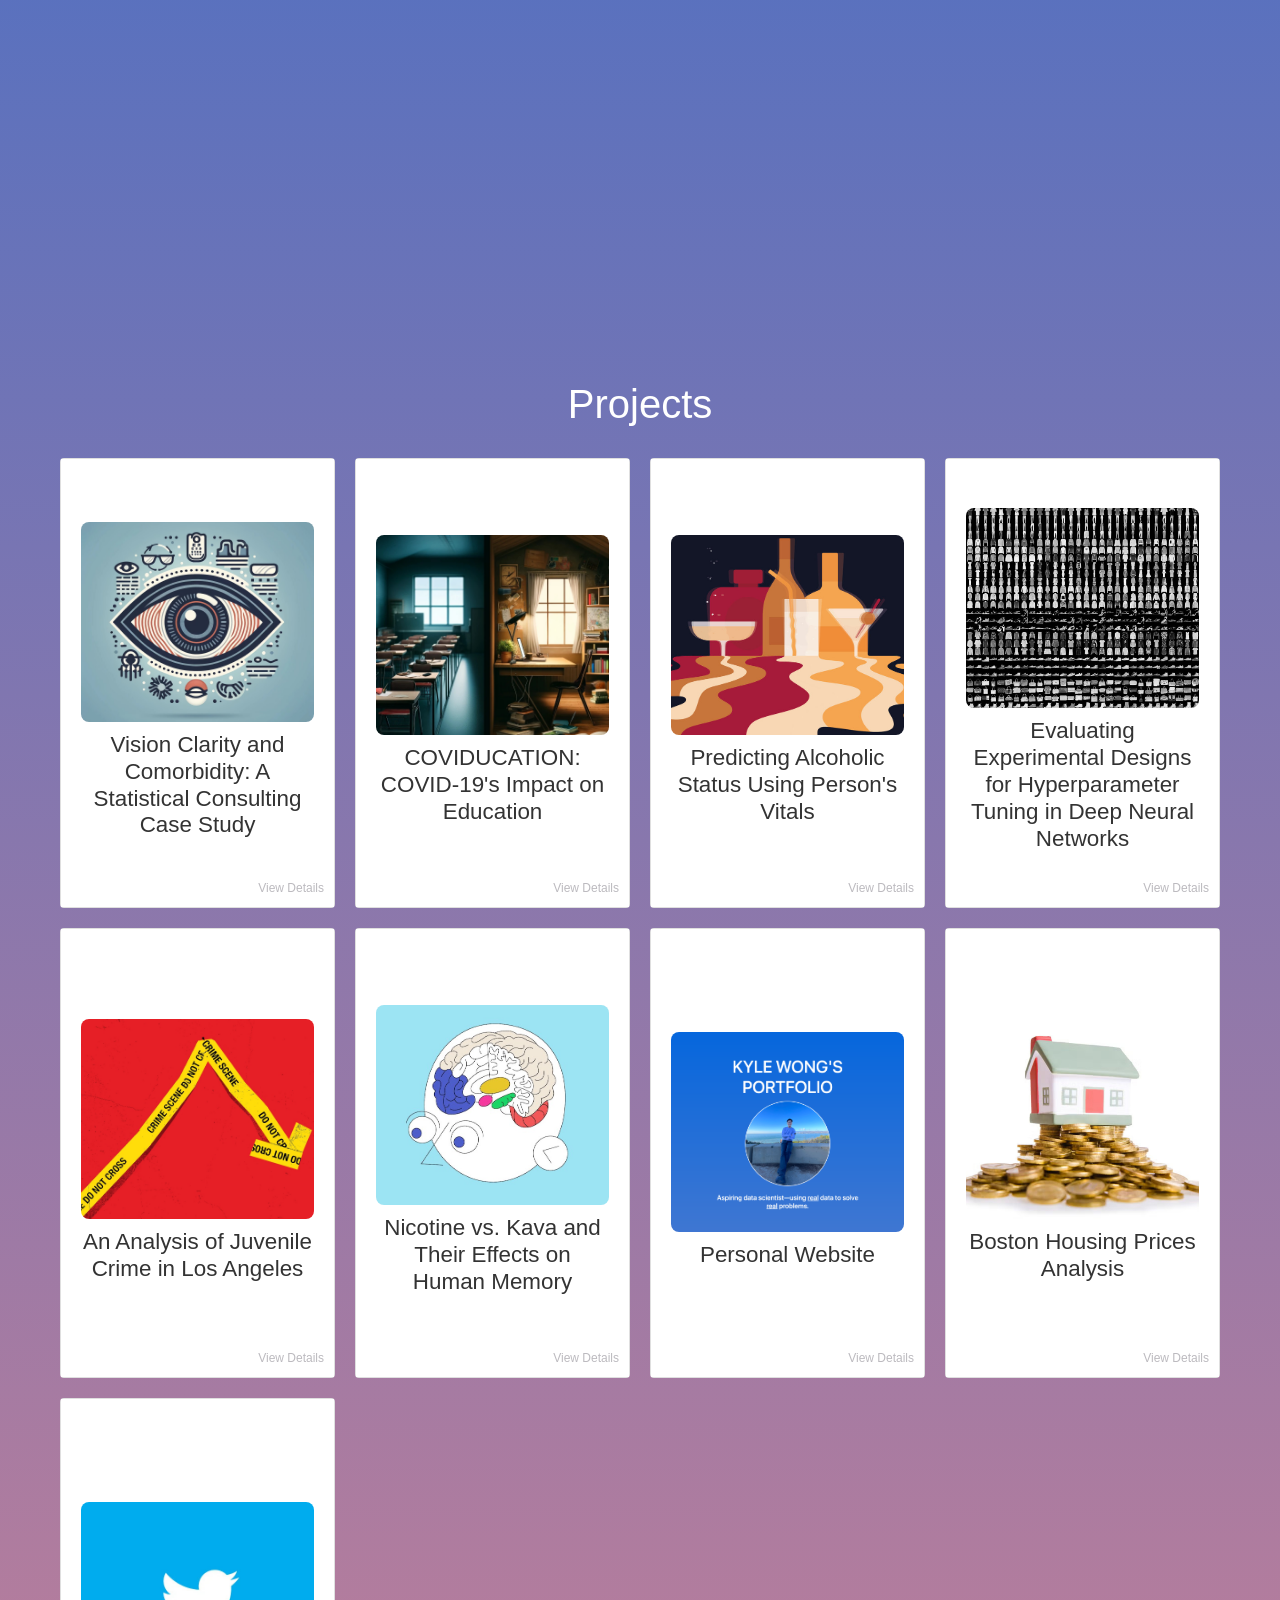
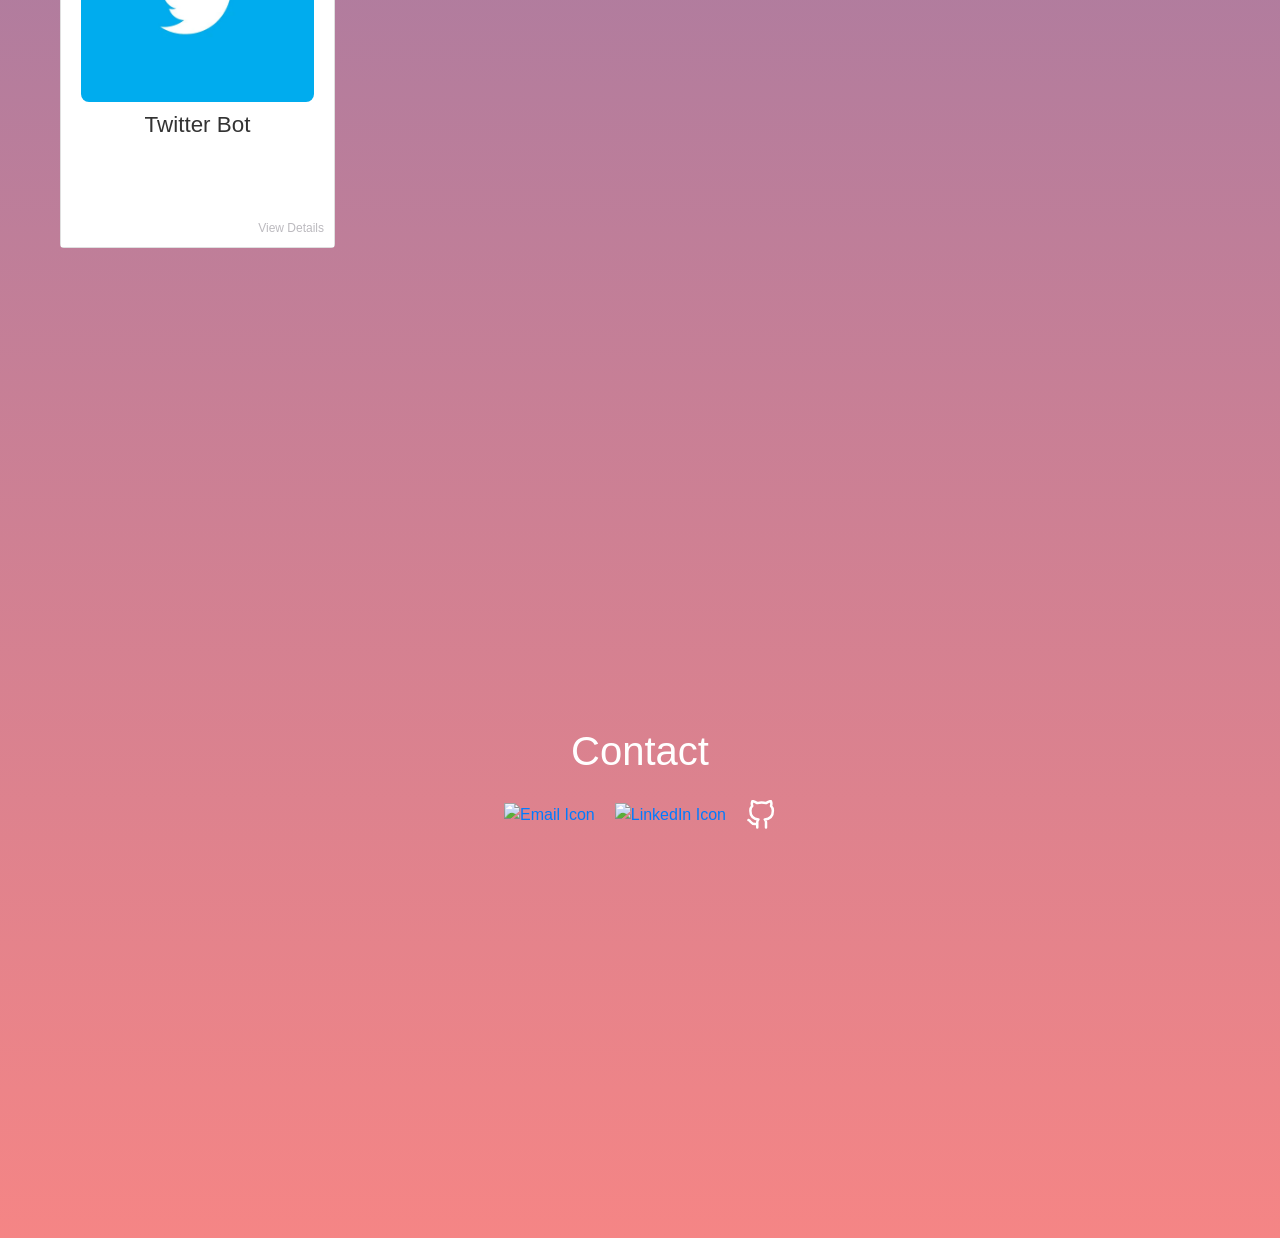
==== commit f24c4a27: "Add files via upload" ====
--- a/index.html
+++ b/index.html
@@ -55,7 +55,7 @@
             </div>
             <img src="images/me.jpeg" alt="Kyle Wong" class="me-image">
             <div class="me-content">
-                <h3>Aspiring data scientist—using <span class="underline-text">real</span> data to solve <span class="underline-text">real</span> problems.</h3>
+                <h3>Recent UCLA Graduate in Statistics and Data Science</h3>
             </div>
         </div>
     </section>
--- a/style_projects.css
+++ b/style_projects.css
@@ -1,35 +1,53 @@
+#projects {
+    width: 100%;
+    padding: 20px 0; /* Add some padding for top and bottom */
+    box-sizing: border-box;
+    max-width: 1200px; /* Set a maximum width for the section */
+    display: flex;
+    justify-content: center; /* Center the content horizontally */
+}
+
 .projects-container {
-    display: flex;
-    flex-wrap: wrap;
-    justify-content: space-around;
+    display: grid;
+    grid-template-columns: repeat(4, 1fr); /* 4 projects per row */
+    gap: 20px; /* Adjust spacing between items */
+    width: 100%;
+    max-width: 1200px; /* Set a maximum width for the container */
+    box-sizing: border-box; /* Include padding and border in element's total width and height */
+    justify-content: center; /* Center the grid items */
+    padding: 20px; /* Restore some padding around the container */
 }
 
 .project-item {
     perspective: 1000px;
-    width: 300px; /* Adjust as needed */
-    height: 400px; /* Adjust as needed */
-    margin: 10px;
+    width: 100%; /* Ensure it takes the full width of the grid cell */
+    max-width: 300px; /* Set a maximum width for the cards */
+    height: 450px; /* Adjust height to make it slightly longer vertically */
+    margin: 0; /* Remove individual margins to prevent overflow */
+    display: flex;
+    justify-content: center; /* Center the card horizontally */
+    align-items: center; /* Center the card vertically */
 }
+
+
 
 .card {
     width: 100%;
     height: 100%;
     transition: transform 0.6s, box-shadow 0.3s;
-    -webkit-transform-style: preserve-3d;
     transform-style: preserve-3d;
     position: relative;
-}
-
-.card:hover {
-    transform: scale(1.08); /*1.05 */
-    box-shadow: 0 4px 8px rgba(0,0,0,0.2);
+    display: flex;
+    flex-direction: column;
+    align-items: center;
+    justify-content: center;
+    padding: 20px; /* Restore some padding inside the card */
 }
 
 .card-front, .card-back {
     width: 100%;
     height: 100%;
     transform: translateZ(0);
-    -webkit-backface-visibility: hidden;
     backface-visibility: hidden;
     position: absolute;
     top: 0;
@@ -38,7 +56,7 @@
 }
 
 .card-front {
-    background: #fff; /* Or any preferred color */
+    background: #fff;
     display: flex;
     flex-direction: column;
     align-items: center;
@@ -53,35 +71,48 @@
     height: 200px; /* Set a fixed height for all images */
     object-fit: cover;
     border-radius: 8px;
-    margin-bottom: 20px;
+    margin-top: 10px;
+    margin-bottom: 10px;
 }
 
 .card-front h3 {
-    font-size: 1.4em; /* Adjust as needed */
+    font-size: 1.4em;
     margin: 0;
-    color: #333; /* Adjust as needed */
+    color: #333;
     margin-bottom: 15px;
 }
 
 .card-back {
-    background: #fff; /* Adjust as needed */
-    transform: rotateY(180deg) translateZ(1px); /* Small translateZ value */
-    padding: 20px;
+    background: #fff;
+    transform: rotateY(180deg);
+    padding: 10px; /* Decrease padding to allow more text */
     box-sizing: border-box;
     display: flex;
     flex-direction: column;
     justify-content: flex-start;
-    align-items: center;
+    align-items: flex-start; /* Align items to the left */
     color: #333;
-    text-align: left; /* Optional, for better text alignment */
-    margin-top: 10px;
-    overflow-y: auto; /* Enables vertical scrolling */
+    text-align: left;
+    overflow-y: auto;
     position: absolute;
     top: 0;
+    left: 0;
+    width: 100%;
+    height: 100%;
+    margin: 0; /* Ensure no extra margin is applied */
 }
 
+.card-back ul {
+    padding-left: 5px; /* Adjust as needed to push bullet points to the left */
+    margin: 0;
+    list-style-position: inside; /* Ensure bullet points are inside the list item box */
+}
 
-
+.card-back ul li {
+    margin-bottom: 3px; /* Add some space between list items */
+    padding-left: 15px; /* Adjust padding to align wrapped text */
+    text-indent: -15px; /* Negative indent to pull the first line back */
+}
 
 .details {
     position: absolute;
@@ -95,6 +126,26 @@
     transform: rotateY(180deg);
 }
 
-#projects h2{
+#projects h2 {
     margin-top: 40px;
+}
+
+/* For tablets and smaller screens */
+@media (max-width: 1024px) {
+    .projects-container {
+        grid-template-columns: repeat(2, 1fr); /* 2 projects per row */
+    }
+}
+
+/* For mobile phones */
+@media (max-width: 768px) {
+    .projects-container {
+        grid-template-columns: 1fr; /* 1 project per row */
+        justify-content: center; /* Center the grid items */
+        padding: 0 10px; /* Reduce padding for mobile */
+    }
+
+    .project-item {
+        margin: 10px auto; /* Center individual cards */
+    }
 }
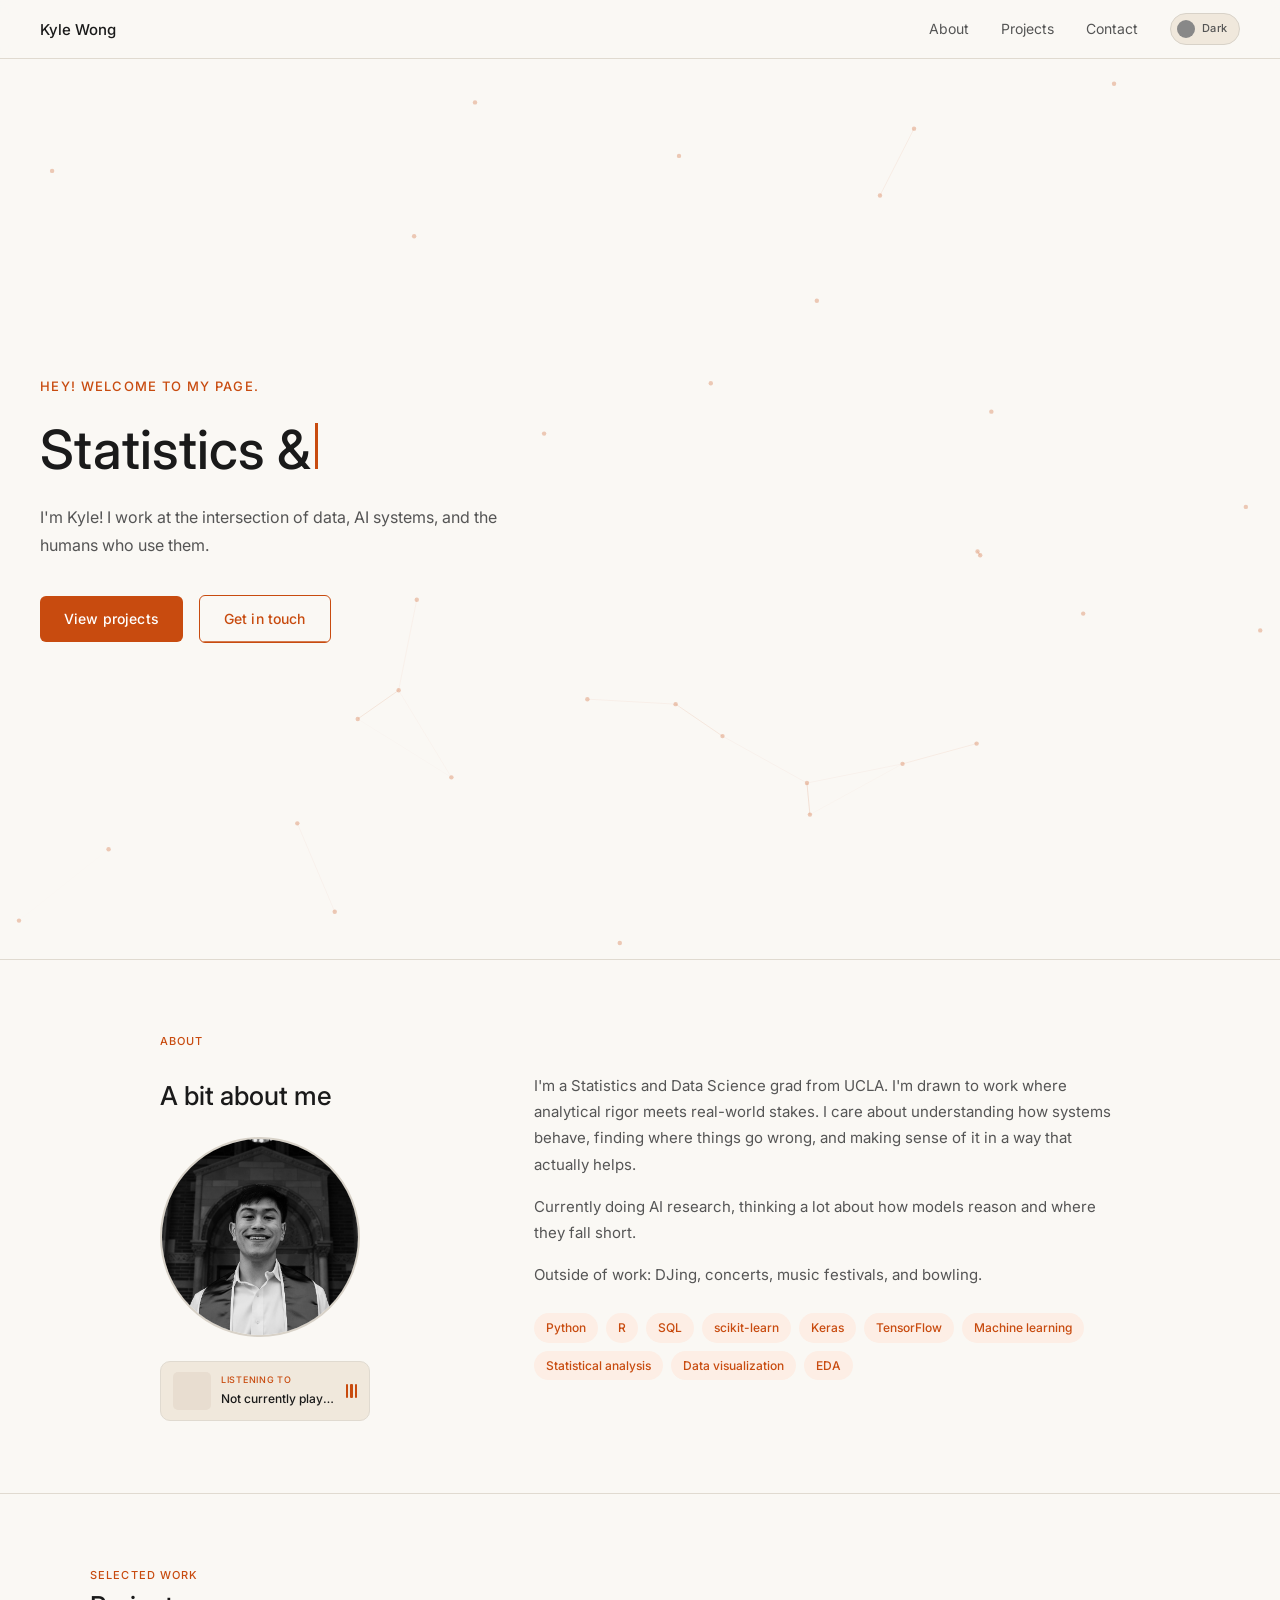
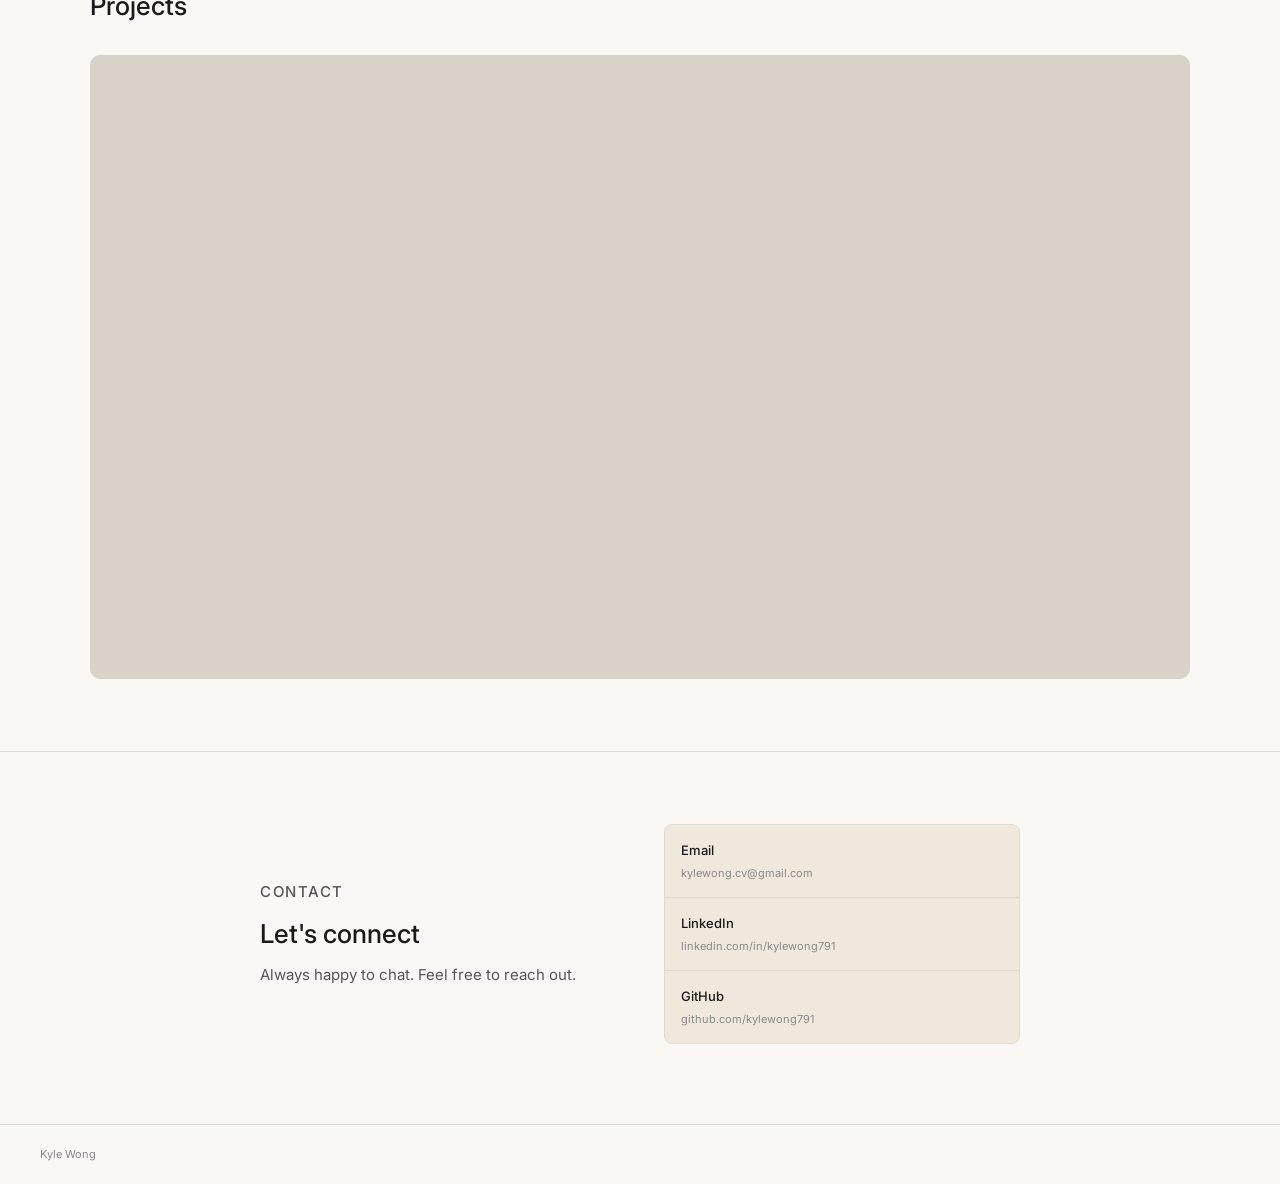
==== commit 92260c30: "rebuild: new portfolio design" ====
--- a/index.html
+++ b/index.html
@@ -1,333 +1,173 @@
 <!DOCTYPE html>
 <html lang="en">
 <head>
-    <meta charset="UTF-8">
-    <meta name="viewport" content="width=device-width, initial-scale=1.0">
-    <title>Kyle Wong's Portfolio</title>
+  <meta charset="UTF-8">
+  <meta name="viewport" content="width=device-width, initial-scale=1.0">
+  <title>Kyle Wong</title>
+  <link rel="preconnect" href="https://fonts.googleapis.com">
+  <link rel="preconnect" href="https://fonts.gstatic.com" crossorigin>
+  <link href="https://fonts.googleapis.com/css2?family=Inter:wght@400;500&display=swap" rel="stylesheet">
+  <link rel="stylesheet" href="style.css">
+  <link rel='icon' href='data:image/svg+xml,<svg xmlns=%22http://www.w3.org/2000/svg%22 viewBox=%220 0 100 100%22><rect width=%22100%22 height=%22100%22 rx=%2216%22 fill=%22%23C84B0F%22/><text x=%2250%22 y=%2266%22 font-family=%22system-ui,sans-serif%22 font-size=%2246%22 font-weight=%22500%22 fill=%22%23FAF8F4%22 text-anchor=%22middle%22>KW</text></svg>'/>
+</head>
+<body>
 
-    <!-- Bootstrap CSS CDN -->
-    <link href="https://maxcdn.bootstrapcdn.com/bootstrap/4.0.0/css/bootstrap.min.css" rel="stylesheet">
+  <!-- Scroll progress bar -->
+  <div id="progress-bar"></div>
 
-    <!-- Main CSS -->
-    <link href="style_main.css" rel="stylesheet">
+  <!-- ===================== NAV ===================== -->
+  <nav id="nav">
+    <div class="nav-inner">
+      <a href="#" class="nav-logo">Kyle Wong</a>
+      <div class="nav-menu">
+        <div class="nav-links">
+          <a href="#about">About</a>
+          <a href="#projects">Projects</a>
+          <a href="#contact">Contact</a>
+          <button id="theme-toggle" aria-label="Toggle dark mode">
+            <span class="toggle-pill"></span>
+            <span class="toggle-label">Dark</span>
+          </button>
+        </div>
+      </div>
+      <button id="hamburger" aria-label="Toggle menu">
+        <span></span>
+        <span></span>
+        <span></span>
+      </button>
+    </div>
+  </nav>
 
-    <!-- Me CSS -->
-    <link href="style_me.css" rel="stylesheet">
-    <!-- Navbar CSS -->
-    <link href="style_navbar.css" rel="stylesheet">
-    <!-- Projects CSS -->
-    <link href="style_projects.css" rel="stylesheet">
-    <!-- Contact CSS -->
-    <link href="style_contact.css" rel="stylesheet">
-</head>
+  <!-- ===================== HERO ===================== -->
+  <section id="hero">
+    <canvas id="neural-canvas"></canvas>
+    <div class="hero-content">
+      <p class="eyebrow">Hey! Welcome to my page.</p>
+      <h1>
+        <span id="typewriter"></span><span class="cursor"></span>
+      </h1>
+      <p class="hero-desc">I'm Kyle! I work at the intersection of data, AI systems, and the humans who use them.</p>
+      <div class="hero-ctas">
+        <a href="#projects" class="btn-primary">View projects</a>
+        <a href="#contact" class="btn-secondary">Get in touch</a>
+      </div>
+    </div>
+  </section>
 
-<body>
-    <!-- Navigation Bar -->
-    <nav class="navbar navbar-expand-lg navbar-light bg-light fixed-top">
-        <div class="container-fluid">
-            <a class="navbar-brand" href="#me">Kyle Wong's Portfolio</a>
-            <button class="navbar-toggler" type="button" data-toggle="collapse" data-target="#navbarNav"
-                    aria-controls="navbarNav" aria-expanded="false" aria-label="Toggle navigation">
-                <span class="navbar-toggler-icon"></span>
-            </button>
-            <div class="collapse navbar-collapse justify-content-end" id="navbarNav">
-                <ul class="navbar-nav">
-                    <li class="nav-item">
-                        <a class="nav-link" href="#about">About</a>
-                    </li>
-                    <li class="nav-item">
-                        <a class="nav-link" href="#projects">Projects</a>
-                    </li>
-                    <li class="nav-item">
-                        <a class="nav-link" href="#contact">Contact</a>
-                    </li>
-                </ul>
+  <!-- ===================== ABOUT ===================== -->
+  <section id="about">
+    <div class="section-inner">
+      <div class="about-grid">
+
+        <!-- Left column -->
+        <div class="about-left reveal">
+          <p class="eyebrow">About</p>
+          <h2>A bit about me</h2>
+          <div class="about-photo-wrap">
+            <img src="images/me.jpg" alt="Kyle Wong" class="about-photo">
+          </div>
+
+          <!-- Spotify widget (static placeholder) -->
+          <div class="spotify-widget">
+            <div class="spotify-art"></div>
+            <div class="spotify-text">
+              <span class="spotify-label">Listening to</span>
+              <span class="spotify-track">Not currently playing</span>
+              <span class="spotify-artist"></span>
             </div>
+            <div class="spotify-bars">
+              <span></span>
+              <span></span>
+              <span></span>
+            </div>
+          </div>
         </div>
-    </nav>
 
-    <!-- Me Section -->
-    <section id="me" class="full-height centered-section scroll-section fade-in">
-        <div class="me-container">
-            <div class="me-content">
-                <h1>KYLE WONG'S</h1>
-                <h2>PORTFOLIO</h2>
-            </div>
-            <img src="images/me.jpeg" alt="Kyle Wong" class="me-image">
-            <div class="me-content">
-                <h3>Recent UCLA Graduate in Statistics and Data Science</h3>
-            </div>
+        <!-- Right column -->
+        <div class="about-right reveal d1">
+          <p>I'm a Statistics and Data Science grad from UCLA. I'm drawn to work where analytical rigor meets real-world stakes. I care about understanding how systems behave, finding where things go wrong, and making sense of it in a way that actually helps.</p>
+          <p>Currently doing AI research, thinking a lot about how models reason and where they fall short.</p>
+          <p>Outside of work: DJing, concerts, music festivals, and bowling.</p>
+          <div class="skill-tags">
+            <span class="tag">Python</span>
+            <span class="tag">R</span>
+            <span class="tag">SQL</span>
+            <span class="tag">scikit-learn</span>
+            <span class="tag">Keras</span>
+            <span class="tag">TensorFlow</span>
+            <span class="tag">Machine learning</span>
+            <span class="tag">Statistical analysis</span>
+            <span class="tag">Data visualization</span>
+            <span class="tag">EDA</span>
+          </div>
         </div>
-    </section>
 
+      </div>
+    </div>
+  </section>
 
-    <!-- About Section -->
-    <section id="about" class="full-height centered-section scroll-section" data-scroll="about">
-        <h2 class="centered-text section-title">About</h2>
-        <p class="centered-text">
-            Hey there! I'm Kyle, a Statistics & Data Science new grad from the University of California, Los Angeles (UCLA). 
-            I made this website just for fun, to show off my projects and learn more about web development. 
-            Outside of my academic/professional pursuits, I enjoy DJing, attending concerts and music 
-            festivals, and bowling!
-        </p>
-    </section>
+  <!-- ===================== PROJECTS ===================== -->
+  <section id="projects">
+    <div class="section-inner">
+      <div class="projects-header reveal">
+        <p class="eyebrow">Selected work</p>
+        <h2>Projects</h2>
+      </div>
+      <!-- Grid rendered dynamically by script.js -->
+      <div id="projects-grid"></div>
+    </div>
+  </section>
 
-    <!-- Projects Section -->
-    <section id="projects" class="full-height centered-section scroll-section" data-scroll="projects">
-        <h2 class="centered-text section-title">Projects</h2>
-        <div class="projects-container">
+  <!-- ===================== CONTACT ===================== -->
+  <section id="contact">
+    <div class="section-inner">
+      <div class="contact-grid">
 
-            <!-- Vision Clarity and Comorbidity: A Statistical Consulting Case Study -->
-            <div class="project-item" id="vision">
-                <div class="card">
-                    <div class="card-front">
-                        <img src="images/vision.jpeg" alt="Vision">
-                        <h3>Vision Clarity and Comorbidity: A Statistical Consulting Case Study</h3>
-                        <div class="details">View Details</div>
-                    </div>
-                    <div class="card-back">
-                        <ul>
-                            <li>
-                                <a href="https://drive.google.com/file/d/1MdxVf1MUYEafCVJ1NXV2BAmq_htOqwGE/view?usp=sharing" target="_blank" rel="noopener noreferrer">
-                                Report</a>
-                            </li>
-                            <li>
-                                Collaborated with ophthalmologists
-                                <a href="https://www.uclahealth.org/providers/daniel-rootman" target="_blank" rel="noopener noreferrer">Dr. Daniel B. Rootman</a>
-                                and
-                                <a href="https://www.uclahealth.org/providers/robert-goldberg" target="_blank" rel="noopener noreferrer">Dr. Robert A. Goldberg</a>
-                                to analyze factors influencing blurry 
-                                vision through logistic regression and odds ratio analysis to ensure the clinical relevance of findings
-                            </li>
-                            <li>Conducted comprehensive evaluations using logistic regressions, marginal models, ROC curves, and mean plots</li>
-                            <li>Delivered key findings to enhance medical understanding and critically question existing ophthalmologic research</li>
-                        </ul>
-                    </div>
-                </div>
-            </div>
+        <!-- Left -->
+        <div class="contact-left reveal">
+          <p class="eyebrow">Contact</p>
+          <h2>Let's connect</h2>
+          <p>Always happy to chat. Feel free to reach out.</p>
+        </div>
 
-            <!-- COVIDUCATION: COVID-19’s Impact on Education -->
-            <div class="project-item" id="education">
-                <div class="card">
-                    <div class="card-front">
-                        <img src="images/covid.jpeg" alt="Covid">
-                        <h3>COVIDUCATION: COVID-19's Impact on Education</h3>
-                        <div class="details">View Details</div>
-                    </div>
-                    <div class="card-back">
-                        <ul>
-                            <li>
-                                <a href="https://coviducation.humspace.ucla.edu/" target="_blank" rel="noopener noreferrer">Website</a>
-                            </li>
-                            <li>
-                                Collaborated with a team to analyze pre- and post-pandemic test scores from U.S. school districts to assess the impact 
-                                of socioeconomic factors and state policies on education, using data from the Stanford Education Data Archive
-                            </li>
-                            <li>Managed and maintained a website showcasing COVID-19's impact on education, ensuring user accessibility</li>
-                            <li>Reduced ontological biases in data analysis, clarifying pandemic impacts on educational disparities to guide policy</li>
-                        </ul>
-                    </div>
-                </div>
-            </div>
+        <!-- Right: warm contact block -->
+        <div class="contact-right reveal d1">
+          <div class="contact-block">
+            <a href="mailto:kylewong.cv@gmail.com" class="contact-row">
+              <div class="contact-row-info">
+                <span class="contact-name">Email</span>
+                <span class="contact-handle">kylewong.cv@gmail.com</span>
+              </div>
+              <span class="contact-arrow">&#8599;</span>
+            </a>
+            <a href="https://www.linkedin.com/in/kylewong791" target="_blank" rel="noopener noreferrer" class="contact-row">
+              <div class="contact-row-info">
+                <span class="contact-name">LinkedIn</span>
+                <span class="contact-handle">linkedin.com/in/kylewong791</span>
+              </div>
+              <span class="contact-arrow">&#8599;</span>
+            </a>
+            <a href="https://github.com/kylewong791" target="_blank" rel="noopener noreferrer" class="contact-row">
+              <div class="contact-row-info">
+                <span class="contact-name">GitHub</span>
+                <span class="contact-handle">github.com/kylewong791</span>
+              </div>
+              <span class="contact-arrow">&#8599;</span>
+            </a>
+          </div>
+        </div>
 
-            <!-- Predicting Alcoholic Status Using Person's Vitals -->
-            <div class="project-item" id="alcohol">
-                <div class="card">
-                    <div class="card-front">
-                        <img src="images/alcohol.jpeg" alt="Alcohol">
-                        <h3>Predicting Alcoholic Status Using Person's Vitals</h3>
-                        <div class="details">View Details</div>
-                    </div>
-                    <div class="card-back">
-                        <ul>
-                            <li>
-                                <a href="https://drive.google.com/file/d/1R5eu7fUqkYkn1-agJZLWKi1KGo1MSCXt/view?usp=sharing" target="_blank" rel="noopener noreferrer">
-                                Report</a>
-                            </li>
-                            <li>
-                                Utilized and analyzed a dataset from Korea's National Health Insurance Service in R,
-                                effectively developing classification models (logistic regression, LDA, QDA, k-NN, and decision trees) 
-                                to accurately predict alcoholic status
-                            </li>
-                            <li>Implemented cross-validation methods to mitigate overfitting, ensuring accurate predictions on new, unseen data</li>
-                            <li>Incorporated imputation techniques to enhance data quality to improve model performance and predictive accuracy</li>
-                        </ul>
-                    </div>
-                </div>
-            </div>
+      </div>
+    </div>
+  </section>
 
-            <!-- Evaluating Experimental Designs for Hyperparameter Tuning in Deep Neural Networks -->
-            <div class="project-item" id="mnist">
-                <div class="card">
-                    <div class="card-front">
-                        <img src="images/mnist.jpeg" alt="mnist">
-                        <h3>Evaluating Experimental Designs for Hyperparameter Tuning in Deep Neural Networks</h3>
-                        <div class="details">View Details</div>
-                    </div>
-                    <div class="card-back">
-                        <ul>
-                            <li>
-                                <a href="https://drive.google.com/file/d/1CYZZ6kL43Fk4zh-kJRWCYH1Zqjw0hEsX/view?usp=sharing" target="_blank" rel="noopener noreferrer">
-                                Presentation</a>
-                            </li>
-                            <li>Evaluated experimental designs for hyperparameter tuning in deep neural networks using the Fashion MNIST dataset, achieving up to 87.3% accuracy</li>
-                            <li>Conducted comparative analysis of Factorial, Random, Latin Hypercube, Maximin LHD, and Optimum LHD designs, 
-                                identifying the Latin Hypercube Design as the most effective for six hyperparameters with an accuracy of 82.6%</li>
-                            <li>Improved predictive accuracy and computational efficiency by utilizing linear regression and Kriging surrogate models, 
-                                reducing Root Mean Squared Error (RMSE) to as low as 0.0105</li>
-                        </ul>
-                    </div>
-                </div>
-            </div>
+  <!-- ===================== FOOTER ===================== -->
+  <footer id="footer">
+    <div class="section-inner">
+      <span>Kyle Wong</span>
+    </div>
+  </footer>
 
-            <!-- An Analysis of Juvenile Crime in Los Angeles -->
-            <div class="project-item" id="crime">
-                <div class="card">
-                    <div class="card-front">
-                        <img src="images/crime.jpeg" alt="Crime">
-                        <h3>An Analysis of Juvenile Crime in Los Angeles</h3>
-                        <div class="details">View Details</div>
-                    </div>
-                    <div class="card-back">
-                        <ul>
-                            <li>
-                                <a href="https://drive.google.com/file/d/1OxDZ-gcYvAyaGQp5mMtGiLBEE2z_hb1J/view?usp=sharing" target="_blank" rel="noopener noreferrer">
-                                Report</a>
-                            </li>
-                            <li>
-                                <a href="https://drive.google.com/file/d/1o2T2v05JPmUKemVV3txB31Ho7CxoJo7s/view?usp=sharing" target="_blank" rel="noopener noreferrer">
-                                Poster</a>
-                            </li>
-                            <li>Analyzed LAPD dataset in R, conducting EDA to highlight differences and patterns in juvenile vs. adult crimes</li>
-                            <li>Applied Pearson's chi-squared test to reveal significant associations and trends in crime locations and age groups</li>
-                            <li>Identified that 13% of LA juvenile crimes involve firearms, double the adult rate, highlighting greater arrest risks</li>
-                        </ul>
-                    </div>
-                </div>
-            </div>
-
-            <!-- Nicotine vs. Kava and Their Effects on Human Memory -->
-            <div class="project-item" id="humanMemory">
-                <div class="card">
-                    <div class="card-front">
-                        <img src="images/memory.jpeg" alt="Human Memory">
-                        <h3>Nicotine vs. Kava and Their Effects on Human Memory</h3>
-                        <div class="details">View Details</div>
-                    </div>
-                    <div class="card-back">
-                        <ul>
-                            <li>
-                                <a href="https://drive.google.com/file/d/1JfsT5nFp5DpC-nDz5WerzK6hkVrRJIR6/view?usp=sharing" target="_blank" rel="noopener noreferrer">
-                                Report</a>
-                            </li>
-                            <li>Constructed virtual experiments to accurately simulate and assess the impacts of nicotine and kava on human memory</li>
-                            <li>Employed web-scraping in R for data collection, applying a 2-way randomized block design and linear regression</li>
-                            <li>Visualized results by graphing residual diagnostics, interaction plots, box plots, and conducting ANOVA analysis</li>
-                        </ul>
-                    </div>
-                </div>
-            </div>
-
-            <!-- Personal Website -->
-            <div class="project-item" id="personalWebsite">
-                <div class="card">
-                    <div class="card-front">
-                        <img src="images/personal_website.png" alt="Personal Website">
-                        <h3>Personal Website</h3>
-                        <div class="details">View Details</div>
-                    </div>
-                    <div class="card-back">
-                        <ul>
-                            <li>
-                                Deployed on
-                                <a href="https://github.com/kylewong791/kylewong791.github.io" target="_blank" rel="noopener noreferrer">
-                                GitHub Pages</a>
-                            </li>
-                            <li>Designed and executed the end-to-end development of a modern, user-friendly, and responsive portfolio website</li>
-                            <li>Utilized HTML, CSS, and JavaScript to create a website with optimal user engagement and information accessibility</li>
-                            <li>Integrated Bootstrap for responsive design and jQuery for dynamic content manipulation, deployed on GitHub Pages</li>
-                        </ul>
-                    </div>
-                </div>
-            </div>
-
-            <!-- Boston Housing Prices Analysis -->
-            <div class="project-item" id="bostonHousing">
-                <div class="card">
-                    <div class="card-front">
-                        <img src="images/boston.jpeg" alt="Boston Housing">
-                        <h3>Boston Housing Prices Analysis</h3>
-                        <div class="details">View Details</div>
-                    </div>
-                    <div class="card-back">
-                        <ul>
-                            <li>Collaborative project analyzing Boston housing data, employing EDA with NumPy, Pandas, Seaborn, and Matplotlib</li>
-                            <li>Developed a model predicting home prices, highlighting the relation between property values and clean air demand</li>
-                            <li>Validated model accuracy against historical data, providing actionable insights for urban planning initiatives</li>
-                        </ul>
-                    </div>
-                </div>
-            </div>
-
-            <!-- Twitter Bot -->
-            <div class="project-item" id="twitterBot">
-                <div class="card">
-                    <div class="card-front">
-                        <img src="images/twitter.jpeg" alt="Twitter Bot">
-                        <h3>Twitter Bot</h3>
-                        <div class="details">View Details</div>
-                    </div>
-                    <div class="card-back">
-                        <ul>
-                            <li>
-                                <a href="https://github.com/kylewong791/MinionTwitterBot" target="_blank" rel="noopener noreferrer">
-                                Code</a>
-                            </li>
-                            <li>Leveraged the Tweepy Python library to interact with Twitter API, using Twitter endpoints to analyze conversations</li>
-                            <li>Utilized Twitter's Developer Platform and OAuth 2.0 to access developer tokens and authenticate tasks performed</li>
-                            <li>Deployed on PythonAnywhere, ensuring continuous cloud-based functionality for optimal performance</li>
-                        </ul>
-                    </div>
-                </div>
-            </div>
-
-        </div>
-    </section>
-
-
-
-    <!-- Contact Section -->
-    <section id="contact" class="full-height centered-section scroll-section" data-scroll="contact">
-        <h2 class="centered-text section-title">Contact</h2>
-        
-        <!-- Icons Container -->
-        <div class="icons-container">
-            <!-- Email Icon -->
-            <a href="mailto:kylewong791@ucla.edu">
-                <img src="images/email.svg" alt="Email Icon">
-            </a>
-
-            <!-- LinkedIn Icon -->
-            <a href="https://www.linkedin.com/in/kylewong791" target="_blank" rel="noopener noreferrer">
-                <img src="images/linkedin.svg" alt="LinkedIn Icon">
-            </a>
-
-            <!-- Github Icon -->
-            <a href="https://github.com/kylewong791" target="_blank" rel="noopener noreferrer">
-                <img src="images/github.svg" alt="Github Icon">
-            </a>
-        </div>
-    </section>
-
-    <!-- jQuery CDN -->
-    <script src="https://code.jquery.com/jquery-3.2.1.min.js"></script>
-
-    <!-- Bootstrap JavaScript bundle CDN (includes Popper.js) -->
-    <script src="https://cdn.jsdelivr.net/npm/@popperjs/core@2.5.2/dist/umd/popper.min.js"></script>
-    <script src="https://maxcdn.bootstrapcdn.com/bootstrap/4.0.0/js/bootstrap.min.js"></script>
-    
-    <script src="main.js"></script>
-
-    
+  <script src="script.js"></script>
 </body>
 </html>
--- a/style.css
+++ b/style.css
@@ -0,0 +1,1371 @@
+/* =============================================================
+   style.css — Kyle Wong Portfolio
+   Step 2: CSS variables, reset, base typography
+   ============================================================= */
+
+
+/* -------------------------------------------------------------
+   1. CSS CUSTOM PROPERTIES — LIGHT MODE (default)
+   ------------------------------------------------------------- */
+:root {
+  /* Background tiers */
+  --bg:       #FAF8F4;
+  --bg2:      #F0E8DC;
+  --bg3:      #E8DDD0;
+
+  /* Text tiers */
+  --text:     #1A1A1A;
+  --text2:    #555555;
+  --text3:    #888888;
+
+  /* Borders */
+  --border:   #E0DAD0;
+  --border2:  #D8D2C8;
+
+  /* Accent */
+  --accent:       #C84B0F;
+  --accent-light: #FDEEE5;
+  --accent-dark:  #A83A09;
+
+  /* Accent as raw RGB channels (used by canvas animation) */
+  --accent-r: 200;
+  --accent-g: 75;
+  --accent-b: 15;
+
+  /* Nav (semi-transparent for backdrop-filter blur) */
+  --nav-bg: rgba(250, 248, 244, 0.85);
+
+  /* Project grid cells */
+  --cell-hover:       #EDE4D8;
+  --cell-active-bg:   #E2D8CC;
+  --cell-active-text: #1A1A1A;
+
+  /* Project drawer */
+  --drawer-bg: #F0E8DC;
+
+  /* Typography */
+  --font-sans: 'Inter', system-ui, -apple-system, BlinkMacSystemFont,
+               'Segoe UI', Helvetica, Arial, sans-serif;
+}
+
+
+/* -------------------------------------------------------------
+   2. CSS CUSTOM PROPERTIES — DARK MODE
+   Applied when <body> carries the .dark class
+   ------------------------------------------------------------- */
+body.dark {
+  /* Background tiers */
+  --bg:       #1A1614;
+  --bg2:      #221E1A;
+  --bg3:      #2A2420;
+
+  /* Text tiers */
+  --text:     #F0EBE3;
+  --text2:    #9A9088;
+  --text3:    #6A6058;
+
+  /* Borders */
+  --border:   #2E2824;
+  --border2:  #382E28;
+
+  /* Accent */
+  --accent:       #E8733A;
+  --accent-light: #3A1F0D;
+  --accent-dark:  #F08050;
+
+  /* Accent as raw RGB channels */
+  --accent-r: 232;
+  --accent-g: 115;
+  --accent-b: 58;
+
+  /* Nav */
+  --nav-bg: rgba(26, 22, 20, 0.85);
+
+  /* Project grid cells */
+  --cell-hover:       #2A2420;
+  --cell-active-bg:   #322820;
+  --cell-active-text: #F0EBE3;
+
+  /* Project drawer */
+  --drawer-bg: #221E1A;
+}
+
+
+/* -------------------------------------------------------------
+   3. RESET
+   ------------------------------------------------------------- */
+*,
+*::before,
+*::after {
+  box-sizing: border-box;
+  margin: 0;
+  padding: 0;
+}
+
+html {
+  -webkit-text-size-adjust: 100%;
+}
+
+body {
+  min-height: 100vh;
+  -webkit-font-smoothing: antialiased;
+  -moz-osx-font-smoothing: grayscale;
+}
+
+img,
+picture,
+video,
+canvas,
+svg {
+  display: block;
+  max-width: 100%;
+}
+
+input,
+button,
+textarea,
+select {
+  font: inherit;
+}
+
+button {
+  cursor: pointer;
+  border: none;
+  background: none;
+}
+
+a {
+  color: inherit;
+  text-decoration: none;
+}
+
+ul,
+ol {
+  list-style: none;
+}
+
+p,
+h1,
+h2,
+h3,
+h4,
+h5,
+h6 {
+  overflow-wrap: break-word;
+}
+
+
+/* -------------------------------------------------------------
+   4. BASE TYPOGRAPHY & BODY
+   ------------------------------------------------------------- */
+body {
+  font-family: var(--font-sans);
+  font-size: 16px;
+  font-weight: 400;
+  line-height: 1.75;
+  color: var(--text);
+  background-color: var(--bg);
+
+  /* Smooth color transition whenever .dark is toggled */
+  transition:
+    color          0.35s ease,
+    background     0.35s ease,
+    border-color   0.35s ease;
+}
+
+h1,
+h2,
+h3,
+h4,
+h5,
+h6 {
+  font-weight: 500;
+  line-height: 1.25;
+}
+
+h2 {
+  font-size: 26px;
+}
+
+h1 {
+  font-size: clamp(32px, 5vw, 54px);
+}
+
+/* Eyebrow labels — used across multiple sections */
+.eyebrow {
+  font-size: 11px;
+  font-weight: 500;
+  letter-spacing: 0.1em;
+  text-transform: uppercase;
+  color: var(--accent);
+}
+
+
+/* -------------------------------------------------------------
+   5. LAYOUT UTILITIES
+   ------------------------------------------------------------- */
+
+/* Max-width wrapper used inside every section */
+.section-inner {
+  max-width: 1400px;
+  margin: 0 auto;
+}
+
+/* Scroll-reveal base state — elements are invisible until
+   the Intersection Observer adds .visible in script.js      */
+.reveal {
+  opacity: 0;
+  transform: translateY(18px);
+  transition: opacity 0.6s ease, transform 0.6s ease;
+}
+
+.reveal.visible {
+  opacity: 1;
+  transform: translateY(0);
+}
+
+/* Delay variants */
+.reveal.d1 { transition-delay: 0.1s; }
+.reveal.d2 { transition-delay: 0.2s; }
+.reveal.d3 { transition-delay: 0.3s; }
+
+
+/* -------------------------------------------------------------
+   6. PROGRESS BAR
+   ------------------------------------------------------------- */
+#progress-bar {
+  position: fixed;
+  top: 0;
+  left: 0;
+  height: 2px;
+  width: 0%;
+  background: var(--accent);
+  z-index: 100;
+  /* No transition — instant tracking feels more responsive */
+  pointer-events: none;
+}
+
+
+/* -------------------------------------------------------------
+   7. NAV
+   ------------------------------------------------------------- */
+#nav {
+  position: sticky;
+  top: 0;
+  z-index: 50;
+  background: var(--nav-bg);
+  backdrop-filter: blur(8px);
+  -webkit-backdrop-filter: blur(8px);
+  border-bottom: 1px solid var(--border);
+  transition:
+    background    0.35s ease,
+    border-color  0.35s ease;
+}
+
+.nav-inner {
+  display: flex;
+  align-items: center;
+  justify-content: space-between;
+  max-width: 1400px;
+  margin: 0 auto;
+  padding: 0 2.5rem;
+  height: 58px;
+}
+
+/* Logo */
+.nav-logo {
+  display: flex;
+  align-items: center;
+  line-height: 1;
+  font-size: 15px;
+  font-weight: 500;
+  color: var(--text);
+  transition: color 0.2s ease;
+}
+
+.nav-logo:hover {
+  color: var(--accent);
+}
+
+/* Right-side link group */
+.nav-links {
+  display: flex;
+  align-items: center;
+  gap: 2rem;
+}
+
+/* Nav anchor links */
+.nav-links a {
+  position: relative;
+  font-size: 14px;
+  font-weight: 400;
+  line-height: 1;
+  color: var(--text2);
+  padding-top: 3px;
+  padding-bottom: 3px;
+  transition: color 0.2s ease;
+}
+
+/* Sliding underline — starts at width 0, expands to 100% on hover */
+.nav-links a::after {
+  content: '';
+  position: absolute;
+  bottom: 0;
+  left: 0;
+  width: 0;
+  height: 1.5px;
+  background: var(--accent);
+  transition: width 0.25s ease;
+}
+
+.nav-links a:hover {
+  color: var(--text);
+}
+
+.nav-links a:hover::after {
+  width: 100%;
+}
+
+/* Dark mode toggle button */
+#theme-toggle {
+  display: flex;
+  align-items: center;
+  gap: 7px;
+  padding: 5px 11px 5px 6px;
+  border-radius: 20px;
+  border: 1px solid var(--border2);
+  background: var(--bg2);
+  transition:
+    background     0.35s ease,
+    border-color   0.35s ease;
+}
+
+/* Circle indicator inside the pill */
+.toggle-pill {
+  width: 18px;
+  height: 18px;
+  border-radius: 50%;
+  background: var(--text3);
+  flex-shrink: 0;
+  transition: background 0.35s ease;
+}
+
+/* Pill indicator turns accent when dark mode is active */
+body.dark .toggle-pill {
+  background: var(--accent);
+}
+
+/* Toggle label text */
+.toggle-label {
+  font-size: 11px;
+  font-weight: 500;
+  letter-spacing: 0.05em;
+  color: var(--text2);
+  transition: color 0.35s ease;
+  user-select: none;
+}
+
+/* Hamburger button — hidden on desktop, shown at mobile */
+#hamburger {
+  display: none;
+  flex-direction: column;
+  justify-content: center;
+  align-items: center;
+  gap: 5px;
+  width: 32px;
+  height: 32px;
+  padding: 0;
+  background: none;
+  border: none;
+  cursor: pointer;
+  flex-shrink: 0;
+}
+
+#hamburger span {
+  display: block;
+  width: 20px;
+  height: 2px;
+  background: var(--text);
+  border-radius: 2px;
+  transition:
+    transform   0.25s ease,
+    opacity     0.25s ease,
+    background  0.35s ease;
+}
+
+
+/* -------------------------------------------------------------
+   8. HERO SECTION
+   ------------------------------------------------------------- */
+
+/* Section shell — full viewport, canvas stacks behind content */
+#hero {
+  position: relative;
+  min-height: 100vh;
+  display: flex;
+  align-items: center;
+  overflow: hidden;
+  background-color: var(--bg);
+  transition: background-color 0.35s ease;
+}
+
+/* Canvas fills the entire hero behind everything */
+#neural-canvas {
+  position: absolute;
+  inset: 0;
+  width: 100%;
+  height: 100%;
+  z-index: 1;
+  display: block;
+}
+
+/* Content sits above canvas */
+.hero-content {
+  position: relative;
+  z-index: 2;
+  width: 100%;
+  max-width: 1400px;
+  margin: 0 auto;
+  padding: 4.5rem 2.5rem;
+}
+
+/* Hero eyebrow is slightly larger than the global .eyebrow (11px) */
+#hero .eyebrow {
+  font-size: 13px;
+  margin-bottom: 1.1rem;
+}
+
+/* Typewriter headline */
+#hero h1 {
+  color: var(--text);
+  margin-bottom: 1.25rem;
+  /* height held open so layout doesn't jump while string is empty */
+  min-height: 1.25em;
+  display: flex;
+  align-items: baseline;
+  gap: 0;
+  flex-wrap: nowrap;
+}
+
+/* Blinking cursor — 3px wide bar, accent color */
+.cursor {
+  display: inline-block;
+  width: 3px;
+  /* Match the line-height of the h1 */
+  height: 0.85em;
+  background: var(--accent);
+  margin-left: 4px;
+  vertical-align: baseline;
+  flex-shrink: 0;
+  animation: blink 0.75s step-end infinite;
+  transition: background 0.35s ease;
+}
+
+@keyframes blink {
+  0%,  100% { opacity: 1; }
+  50%        { opacity: 0; }
+}
+
+/* Description line */
+.hero-desc {
+  font-size: 16px;
+  color: var(--text2);
+  max-width: 500px;
+  margin-bottom: 2.25rem;
+  line-height: 1.75;
+  transition: color 0.35s ease;
+}
+
+/* CTA row */
+.hero-ctas {
+  display: flex;
+  align-items: center;
+  gap: 1rem;
+  flex-wrap: wrap;
+}
+
+/* ---- Primary button ---- */
+.btn-primary {
+  display: inline-block;
+  padding: 0.65rem 1.5rem;
+  background: var(--accent);
+  color: #fff;
+  border-radius: 6px;
+  font-size: 14px;
+  font-weight: 500;
+  letter-spacing: 0.01em;
+  transition:
+    background  0.2s ease,
+    opacity     0.2s ease;
+}
+
+.btn-primary:hover {
+  background: var(--accent-dark);
+}
+
+/* ---- Secondary button — fill sweeps upward on hover ---- */
+.btn-secondary {
+  display: inline-block;
+  position: relative;
+  padding: 0.65rem 1.5rem;
+  border: 1.5px solid var(--accent);
+  color: var(--accent);
+  border-radius: 6px;
+  font-size: 14px;
+  font-weight: 500;
+  letter-spacing: 0.01em;
+  overflow: hidden;
+  /* isolate creates a new stacking context so z-index: -1
+     on ::before stays behind text but above the page bg  */
+  isolation: isolate;
+  transition:
+    color         0.25s ease,
+    border-color  0.35s ease;
+}
+
+/* The fill plane — starts below the button, slides up on hover */
+.btn-secondary::before {
+  content: '';
+  position: absolute;
+  inset: 0;
+  background: var(--accent);
+  transform: translateY(100%);
+  transition:
+    transform    0.28s ease,
+    background   0.35s ease;
+  z-index: -1;
+}
+
+.btn-secondary:hover {
+  color: #fff;
+}
+
+.btn-secondary:hover::before {
+  transform: translateY(0);
+}
+
+
+/* -------------------------------------------------------------
+   8a. HERO LOAD ANIMATION
+   All hero children start invisible; they reveal in sequence
+   when script.js adds .loaded to #hero after a 200ms delay.
+   ------------------------------------------------------------- */
+
+/* Initial hidden state for each animated child */
+#hero .eyebrow,
+#hero h1,
+#hero .hero-desc,
+#hero .hero-ctas {
+  opacity: 0;
+  transition:
+    opacity    0.6s ease,
+    transform  0.6s ease;
+}
+
+#hero .eyebrow  { transform: translateY(10px); }
+#hero h1        { transform: translateY(12px); }
+#hero .hero-desc { transform: translateY(12px); }
+#hero .hero-ctas { transform: translateY(14px); }
+
+/* Loaded state — transitions fire with staggered delays */
+#hero.loaded .eyebrow   {
+  opacity: 1;
+  transform: translateY(0);
+  transition-delay: 0s;
+}
+#hero.loaded h1          {
+  opacity: 1;
+  transform: translateY(0);
+  transition-delay: 0.14s;
+}
+#hero.loaded .hero-desc  {
+  opacity: 1;
+  transform: translateY(0);
+  transition-delay: 0.28s;
+}
+#hero.loaded .hero-ctas  {
+  opacity: 1;
+  transform: translateY(0);
+  transition-delay: 0.42s;
+}
+
+
+/* =============================================================
+   SECTION DIVIDERS
+   Subtle top border separates content sections from each other.
+   ============================================================= */
+#about,
+#projects,
+#contact {
+  border-top: 1px solid var(--border);
+  transition: border-color 0.35s ease;
+}
+
+
+/* =============================================================
+   9. ABOUT SECTION
+   ============================================================= */
+#about {
+  padding: 4.5rem 2.5rem;
+}
+
+/* Two-column grid: narrow left (photo + widget), wide right (copy) */
+.about-grid {
+  display: grid;
+  grid-template-columns: 1fr 1.8fr;
+  gap: 3rem;
+  max-width: 960px;
+  margin: 0 auto;
+}
+
+/* ---- Left column ---- */
+.about-left {
+  display: flex;
+  flex-direction: column;
+  gap: 1.5rem;
+}
+
+.about-left .eyebrow {
+  margin-bottom: 0.3rem;
+}
+
+.about-left h2 {
+  margin-bottom: 0;
+}
+
+/* Circular photo */
+.about-photo {
+  width: 100%;
+  max-width: 200px;
+  aspect-ratio: 1;
+  border-radius: 50%;
+  object-fit: cover;
+  border: 2px solid var(--border2);
+  background: var(--bg2);   /* visible while image loads / as placeholder */
+  display: block;
+  transition:
+    border-color  0.35s ease,
+    background    0.35s ease;
+}
+
+/* ---- Right column ---- */
+.about-right {
+  display: flex;
+  flex-direction: column;
+  justify-content: center;
+  gap: 1rem;
+}
+
+.about-right p {
+  font-size: 15px;
+  color: var(--text2);
+  line-height: 1.75;
+  transition: color 0.35s ease;
+}
+
+/* Skill tag row */
+.skill-tags {
+  display: flex;
+  flex-wrap: wrap;
+  gap: 0.5rem;
+  margin-top: 0.5rem;
+}
+
+/* Individual tag pill */
+.tag {
+  display: inline-block;
+  padding: 0.28rem 0.75rem;
+  border-radius: 20px;
+  font-size: 12px;
+  font-weight: 500;
+  background: var(--accent-light);
+  color: var(--accent);
+  cursor: default;
+  transition:
+    background  0.2s ease,
+    color       0.2s ease;
+}
+
+/* Invert on hover — bg becomes accent, text becomes white */
+.tag:hover {
+  background: var(--accent);
+  color: #fff;
+}
+
+
+/* =============================================================
+   10. SPOTIFY WIDGET
+   Static placeholder — sits at bottom of about-left column.
+   ============================================================= */
+.spotify-widget {
+  display: flex;
+  align-items: center;
+  gap: 10px;
+  padding: 10px 12px;
+  max-width: 210px;
+  background: var(--bg2);
+  border: 1px solid var(--border);
+  border-radius: 10px;
+  cursor: default;
+  transition:
+    background    0.2s ease,
+    border-color  0.35s ease;
+}
+
+.spotify-widget:hover {
+  background: var(--bg3);
+}
+
+/* Square album art placeholder */
+.spotify-art {
+  width: 38px;
+  height: 38px;
+  border-radius: 5px;
+  background: var(--bg3);
+  flex-shrink: 0;
+  transition: background 0.35s ease;
+}
+
+/* Text block */
+.spotify-text {
+  display: flex;
+  flex-direction: column;
+  gap: 1px;
+  min-width: 0;   /* allow text to truncate inside flex */
+  flex: 1;
+}
+
+.spotify-label {
+  font-size: 9px;
+  font-weight: 500;
+  letter-spacing: 0.08em;
+  text-transform: uppercase;
+  color: var(--accent);
+  transition: color 0.35s ease;
+}
+
+.spotify-track {
+  font-size: 12px;
+  font-weight: 500;
+  color: var(--text);
+  white-space: nowrap;
+  overflow: hidden;
+  text-overflow: ellipsis;
+  transition: color 0.35s ease;
+}
+
+/* When no track: show in secondary color — JS will toggle a class later */
+.spotify-widget.not-playing .spotify-track {
+  color: var(--text2);
+}
+
+.spotify-artist {
+  font-size: 10px;
+  color: var(--text3);
+  white-space: nowrap;
+  overflow: hidden;
+  text-overflow: ellipsis;
+  transition: color 0.35s ease;
+}
+
+/* Animated equalizer bars */
+.spotify-bars {
+  display: flex;
+  align-items: flex-end;
+  gap: 2px;
+  height: 14px;
+  flex-shrink: 0;
+}
+
+.spotify-bars span {
+  display: block;
+  width: 2.5px;
+  height: 100%;
+  background: var(--accent);
+  border-radius: 1px;
+  transform-origin: bottom;
+  animation: spotify-bounce 0.85s ease-in-out infinite;
+  transition: background 0.35s ease;
+}
+
+.spotify-bars span:nth-child(2) { animation-delay: 0.18s; }
+.spotify-bars span:nth-child(3) { animation-delay: 0.36s; }
+
+/* Hide bars when nothing is playing */
+.spotify-widget.not-playing .spotify-bars {
+  visibility: hidden;
+}
+
+@keyframes spotify-bounce {
+  0%, 100% { transform: scaleY(0.3); }
+  50%       { transform: scaleY(1);   }
+}
+
+
+/* =============================================================
+   11. PROJECTS SECTION
+   ============================================================= */
+#projects {
+  padding: 4.5rem 2.5rem;
+}
+
+/* Constrain the projects content area to 1100px, centered */
+#projects .section-inner {
+  max-width: 1100px;
+  margin: 0 auto;
+}
+
+.projects-header {
+  margin-bottom: 2rem;
+}
+
+.projects-header .eyebrow {
+  margin-bottom: 0.3rem;
+}
+
+/* Outer grid shell — gap: 1px + bg on the grid creates hairline
+   lines between cells without extra border markup             */
+#projects-grid {
+  display: grid;
+  grid-template-columns: repeat(2, 1fr);
+  gap: 1px;
+  background: var(--border2);
+  border: 1px solid var(--border2);
+  border-radius: 10px;
+  overflow: hidden;
+  transition: background 0.35s ease, border-color 0.35s ease;
+}
+
+
+/* =============================================================
+   12. PROJECT CELLS
+   ============================================================= */
+.project-cell {
+  display: flex;
+  flex-direction: column;
+  justify-content: space-between;
+  min-height: 96px;
+  padding: 18px 20px 14px;
+  background: var(--bg);
+  cursor: pointer;
+  transition:
+    background  0.2s ease,
+    color       0.2s ease;
+}
+
+/* Top: title + subcategory stacked */
+.cell-top {
+  display: flex;
+  flex-direction: column;
+  gap: 3px;
+}
+
+.cell-name {
+  font-size: 14px;
+  font-weight: 500;
+  color: var(--text);
+  transition: color 0.2s ease;
+}
+
+.cell-sub {
+  font-size: 11px;
+  color: var(--text3);
+  transition: color 0.2s ease;
+}
+
+/* Icon container — sits above the project name in each cell */
+.cell-icon {
+  width: 40px;
+  height: 40px;
+  border-radius: 8px;
+  background: var(--accent-light);
+  display: flex;
+  align-items: center;
+  justify-content: center;
+  flex-shrink: 0;
+  margin-bottom: 10px;
+  transition: background 0.35s ease;
+}
+
+.cell-icon svg {
+  width: 20px;
+  height: 20px;
+  color: var(--accent);
+  transition: color 0.35s ease;
+}
+
+/* Bottom: chevron aligned to the right */
+.cell-bottom {
+  display: flex;
+  justify-content: flex-end;
+  margin-top: 10px;
+}
+
+/* SVG chevron — hidden until hover/active */
+.cell-chevron {
+  width: 12px;
+  height: 12px;
+  color: var(--accent);
+  opacity: 0;
+  transition:
+    opacity    0.2s ease,
+    transform  0.25s ease,
+    color      0.35s ease;
+}
+
+/* Hover state */
+.project-cell:hover {
+  background: var(--cell-hover);
+}
+
+.project-cell:hover .cell-name {
+  color: var(--accent);
+}
+
+.project-cell:hover .cell-chevron {
+  opacity: 1;
+}
+
+/* Active (open drawer) state */
+.project-cell.active {
+  background: var(--cell-active-bg);
+}
+
+.project-cell.active .cell-name {
+  color: var(--cell-active-text);
+}
+
+.project-cell.active .cell-sub {
+  color: var(--accent);
+}
+
+.project-cell.active .cell-chevron {
+  opacity: 1;
+  transform: rotate(180deg);
+}
+
+/* Staggered scroll reveal — right cell delays 80ms */
+.project-cell.reveal-right {
+  transition-delay: 0.08s;
+}
+
+
+/* =============================================================
+   13. PROJECT DRAWER
+   Uses the CSS grid-template-rows 0fr → 1fr trick for a
+   smooth height animation without JS measuring element height.
+   ============================================================= */
+
+/* The drawer spans both grid columns */
+.drawer {
+  grid-column: 1 / -1;
+  display: grid;
+  grid-template-rows: 0fr;
+  background: var(--drawer-bg);
+  border-top: 0px solid var(--border);
+  transition:
+    grid-template-rows  0.38s ease,
+    border-top-width    0.38s ease,
+    background          0.35s ease;
+}
+
+/* Open state — JS adds .open */
+.drawer.open {
+  grid-template-rows: 1fr;
+  border-top-width: 1px;
+}
+
+/* Inner wrapper — overflow: hidden is required for the
+   grid-rows trick to clip content at height 0             */
+.drawer-inner {
+  overflow: hidden;
+  min-height: 0;
+}
+
+/* Content area inside the drawer */
+.drawer-content {
+  display: grid;
+  grid-template-columns: 1fr 1fr;
+  gap: 2.5rem;
+  padding: 2rem 2.5rem;
+}
+
+/* Left: full title + description */
+.drawer-title {
+  font-size: 15px;
+  font-weight: 500;
+  color: var(--text);
+  margin-bottom: 0.75rem;
+  line-height: 1.4;
+  transition: color 0.35s ease;
+}
+
+.drawer-desc {
+  font-size: 14px;
+  color: var(--text2);
+  line-height: 1.75;
+  transition: color 0.35s ease;
+}
+
+/* Right: tags + link buttons */
+.drawer-right {
+  display: flex;
+  flex-direction: column;
+  gap: 1.25rem;
+}
+
+.drawer-tags {
+  display: flex;
+  flex-wrap: wrap;
+  gap: 0.4rem;
+}
+
+/* Drawer tags reuse .tag but can be slightly smaller */
+.drawer-tags .tag {
+  font-size: 11px;
+  padding: 0.22rem 0.65rem;
+}
+
+.drawer-links {
+  display: flex;
+  flex-wrap: wrap;
+  gap: 0.5rem;
+}
+
+/* Outline link buttons — fill on hover */
+.drawer-link {
+  display: inline-block;
+  position: relative;
+  padding: 0.4rem 1rem;
+  border: 1.5px solid var(--accent);
+  color: var(--accent);
+  border-radius: 5px;
+  font-size: 12px;
+  font-weight: 500;
+  overflow: hidden;
+  isolation: isolate;
+  transition:
+    color         0.22s ease,
+    border-color  0.35s ease;
+}
+
+.drawer-link::before {
+  content: '';
+  position: absolute;
+  inset: 0;
+  background: var(--accent);
+  transform: translateY(100%);
+  transition:
+    transform   0.22s ease,
+    background  0.35s ease;
+  z-index: -1;
+}
+
+.drawer-link:hover {
+  color: #fff;
+}
+
+.drawer-link:hover::before {
+  transform: translateY(0);
+}
+
+
+/* =============================================================
+   14. CONTACT SECTION
+   ============================================================= */
+#contact {
+  padding: 4.5rem 2.5rem 5rem;
+}
+
+.contact-grid {
+  display: grid;
+  grid-template-columns: 1fr 1fr;
+  gap: 3rem;
+  max-width: 760px;
+  margin: 0 auto;
+}
+
+/* Left: eyebrow, heading, description */
+.contact-left {
+  display: flex;
+  flex-direction: column;
+  gap: 0.75rem;
+  justify-content: center;
+}
+
+.contact-left .eyebrow {
+  margin-bottom: 0;
+}
+
+.contact-left h2 {
+  margin-bottom: 0;
+}
+
+.contact-left p {
+  font-size: 15px;
+  color: var(--text2);
+  line-height: 1.75;
+  transition: color 0.35s ease;
+}
+
+/* Right: warm contact block */
+.contact-right {
+  display: flex;
+  align-items: flex-start;
+}
+
+.contact-block {
+  width: 100%;
+  background: var(--bg2);
+  border: 1px solid var(--border);
+  border-radius: 8px;
+  overflow: hidden;
+  transition:
+    background    0.35s ease,
+    border-color  0.35s ease;
+}
+
+/* Each link row */
+.contact-row {
+  display: flex;
+  align-items: center;
+  justify-content: space-between;
+  padding: 14px 16px;
+  border-bottom: 1px solid var(--border);
+  transition:
+    background    0.2s ease,
+    border-color  0.35s ease;
+}
+
+.contact-row:last-child {
+  border-bottom: none;
+}
+
+/* Row hover — background warms to accent-light */
+.contact-row:hover {
+  background: var(--accent-light);
+}
+
+/* Name + handle stacked */
+.contact-row-info {
+  display: flex;
+  flex-direction: column;
+  gap: 2px;
+}
+
+.contact-name {
+  font-size: 13px;
+  font-weight: 500;
+  color: var(--text);
+  transition: color 0.35s ease;
+}
+
+.contact-handle {
+  font-size: 11px;
+  color: var(--text3);
+  transition: color 0.35s ease;
+}
+
+/* Arrow icon — hidden at rest, nudges on hover */
+.contact-arrow {
+  font-size: 14px;
+  color: var(--accent);
+  opacity: 0;
+  transform: translate(0, 0);
+  transition:
+    opacity    0.2s ease,
+    transform  0.2s ease,
+    color      0.35s ease;
+}
+
+.contact-row:hover .contact-arrow {
+  opacity: 1;
+  transform: translate(2px, -2px);
+}
+
+
+/* =============================================================
+   15. FOOTER
+   ============================================================= */
+#footer {
+  padding: 1.25rem 2.5rem;
+  border-top: 1px solid var(--border);
+  transition: border-color 0.35s ease;
+}
+
+#footer .section-inner {
+  display: flex;
+  align-items: center;
+}
+
+#footer span {
+  font-size: 11px;
+  color: var(--text3);
+  transition: color 0.35s ease;
+}
+
+
+/* =============================================================
+   16. MOBILE MEDIA QUERIES
+   ============================================================= */
+
+/* ---- Tablet / mobile — max 768px ---- */
+@media (max-width: 768px) {
+
+  /* Nav: full-width inner, no max-width cap */
+  .nav-inner {
+    max-width: none;
+    padding: 0 1.5rem;
+  }
+
+  /* Hamburger: show at mobile */
+  #hamburger {
+    display: flex;
+  }
+
+  /* Nav menu: hidden dropdown by default */
+  .nav-menu {
+    position: absolute;
+    top: 100%;
+    right: 1.5rem;
+    width: 180px;
+    background: rgba(250, 248, 244, 0.93);
+    border: 1px solid var(--border);
+    border-radius: 8px;
+    padding: 1rem;
+    backdrop-filter: blur(12px);
+    -webkit-backdrop-filter: blur(12px);
+    opacity: 0;
+    pointer-events: none;
+    transform: translateY(-10px);
+    transition:
+      opacity    0.2s ease,
+      transform  0.2s ease,
+      background 0.35s ease,
+      border-color 0.35s ease;
+    z-index: 49;
+  }
+
+  /* Nav menu: open state */
+  .nav-menu.open {
+    opacity: 1;
+    pointer-events: auto;
+    transform: translateY(0);
+  }
+
+  /* Dark mode: use dark semi-transparent background */
+  body.dark .nav-menu {
+    background: rgba(26, 22, 20, 0.93);
+  }
+
+  /* Links stack vertically inside the dropdown */
+  .nav-menu .nav-links {
+    flex-direction: column;
+    align-items: flex-start;
+    gap: 1rem;
+  }
+
+  /* Full-width tappable rows */
+  .nav-menu .nav-links a {
+    display: block;
+    width: 100%;
+    padding: 0.25rem 0;
+  }
+
+  /* Hamburger → X animation */
+  #hamburger.open span:nth-child(1) {
+    transform: translateY(7px) rotate(45deg);
+  }
+
+  #hamburger.open span:nth-child(2) {
+    opacity: 0;
+  }
+
+  #hamburger.open span:nth-child(3) {
+    transform: translateY(-7px) rotate(-45deg);
+  }
+
+  /* Hero: tighter padding, text already scales via clamp */
+  .hero-content {
+    padding: 3rem 1.5rem;
+  }
+
+  /* About: single column, photo centered */
+  .about-grid {
+    grid-template-columns: 1fr;
+  }
+
+  .about-left {
+    align-items: center;
+    text-align: center;
+  }
+
+  .about-photo {
+    max-width: 160px;
+    margin: 0 auto;
+  }
+
+  .spotify-widget {
+    margin: 0 auto;
+  }
+
+  .about-right {
+    align-items: flex-start;
+  }
+
+  /* Projects grid: single column */
+  #projects-grid {
+    grid-template-columns: 1fr;
+  }
+
+  /* Drawer content: single column, description above tags */
+  .drawer-content {
+    grid-template-columns: 1fr;
+  }
+
+  /* Contact: single column */
+  .contact-grid {
+    grid-template-columns: 1fr;
+  }
+
+  /* General section padding reduction */
+  #about,
+  #projects,
+  #contact {
+    padding: 3rem 1.5rem;
+  }
+
+  #contact {
+    padding-bottom: 4rem;
+  }
+
+  #footer {
+    padding: 1.25rem 1.5rem;
+  }
+}
+
+
+/* ---- Small mobile — max 480px ---- */
+@media (max-width: 480px) {
+
+  /* Lower the clamp floor for the hero headline */
+  #hero h1 {
+    font-size: clamp(26px, 8vw, 54px);
+  }
+
+  /* Ensure skill tags and drawer tags wrap without overflow */
+  .skill-tags,
+  .drawer-tags {
+    gap: 0.4rem;
+  }
+
+  .tag {
+    font-size: 11px;
+    padding: 0.25rem 0.6rem;
+  }
+
+  /* Footer centered on small screens */
+  #footer .section-inner {
+    justify-content: center;
+  }
+}
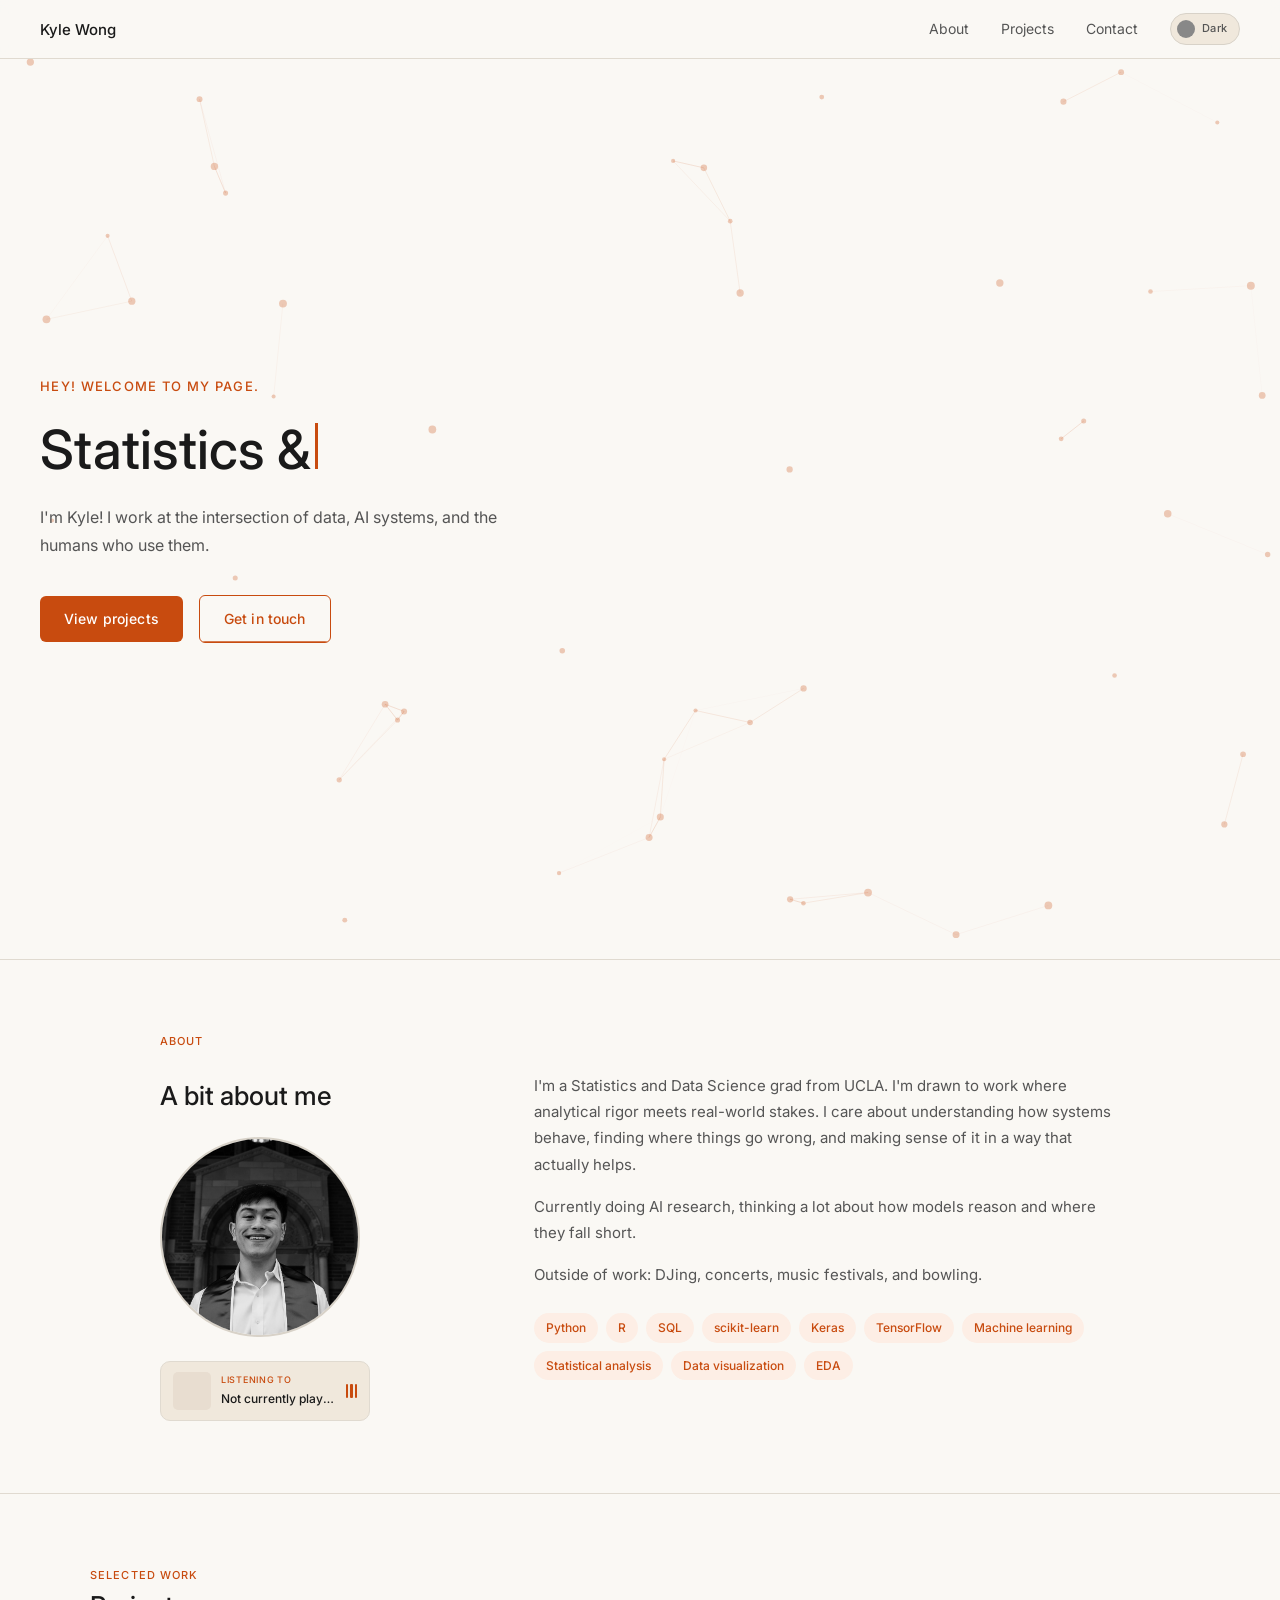
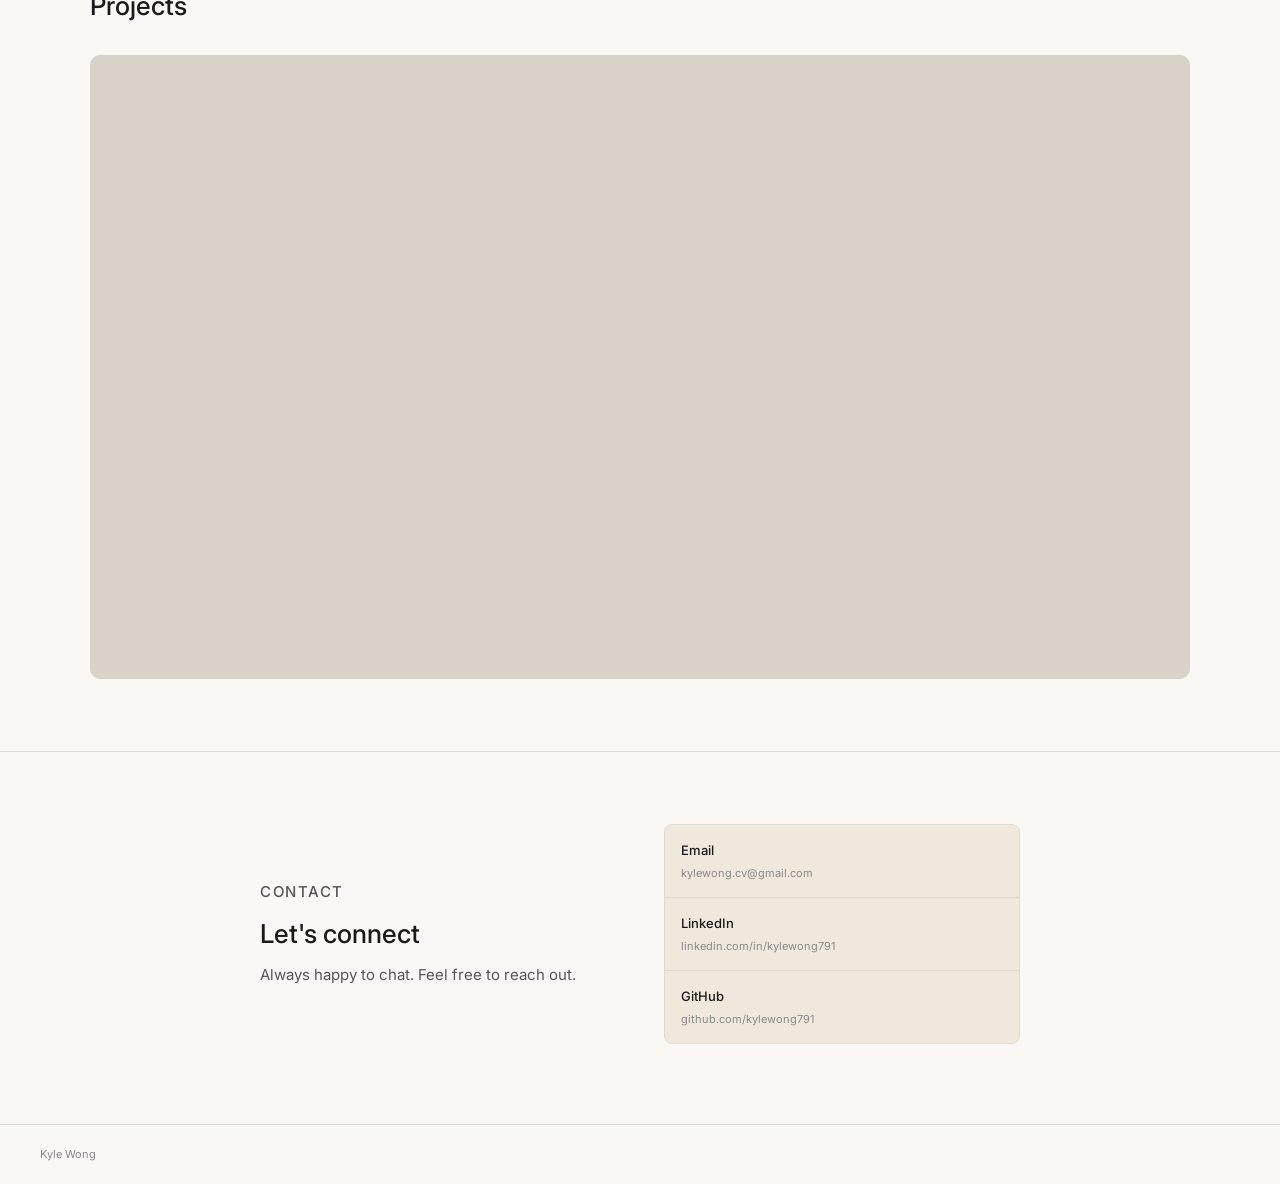
==== commit 68dca16b: "hero + scroll up feature" ====
--- a/index.html
+++ b/index.html
@@ -168,6 +168,12 @@
     </div>
   </footer>
 
+  <button id="back-to-top" aria-label="Back to top">
+    <svg viewBox="0 0 24 24" fill="none" stroke="currentColor" stroke-width="2">
+      <path d="M12 19V5M5 12l7-7 7 7"/>
+    </svg>
+  </button>
+
   <script src="script.js"></script>
 </body>
 </html>
--- a/style.css
+++ b/style.css
@@ -1206,7 +1206,49 @@
 
 
 /* =============================================================
-   16. MOBILE MEDIA QUERIES
+   16. BACK TO TOP BUTTON
+   ============================================================= */
+#back-to-top {
+  position: fixed;
+  bottom: 2rem;
+  right: 2rem;
+  width: 44px;
+  height: 44px;
+  border-radius: 50%;
+  background: var(--accent);
+  color: #fff;
+  border: none;
+  cursor: pointer;
+  box-shadow: none;
+  display: flex;
+  align-items: center;
+  justify-content: center;
+  opacity: 0;
+  pointer-events: none;
+  transition:
+    opacity    0.25s ease,
+    background 0.35s ease;
+  z-index: 90;
+}
+
+#back-to-top svg {
+  width: 18px;
+  height: 18px;
+  flex-shrink: 0;
+}
+
+#back-to-top.visible {
+  opacity: 1;
+  pointer-events: auto;
+}
+
+#back-to-top:hover {
+  opacity: 0.85;
+}
+
+
+/* =============================================================
+   17. MOBILE MEDIA QUERIES
    ============================================================= */
 
 /* ---- Tablet / mobile — max 768px ---- */
@@ -1342,6 +1384,11 @@
   #footer {
     padding: 1.25rem 1.5rem;
   }
+
+  #back-to-top {
+    width: 38px;
+    height: 38px;
+  }
 }
 
 
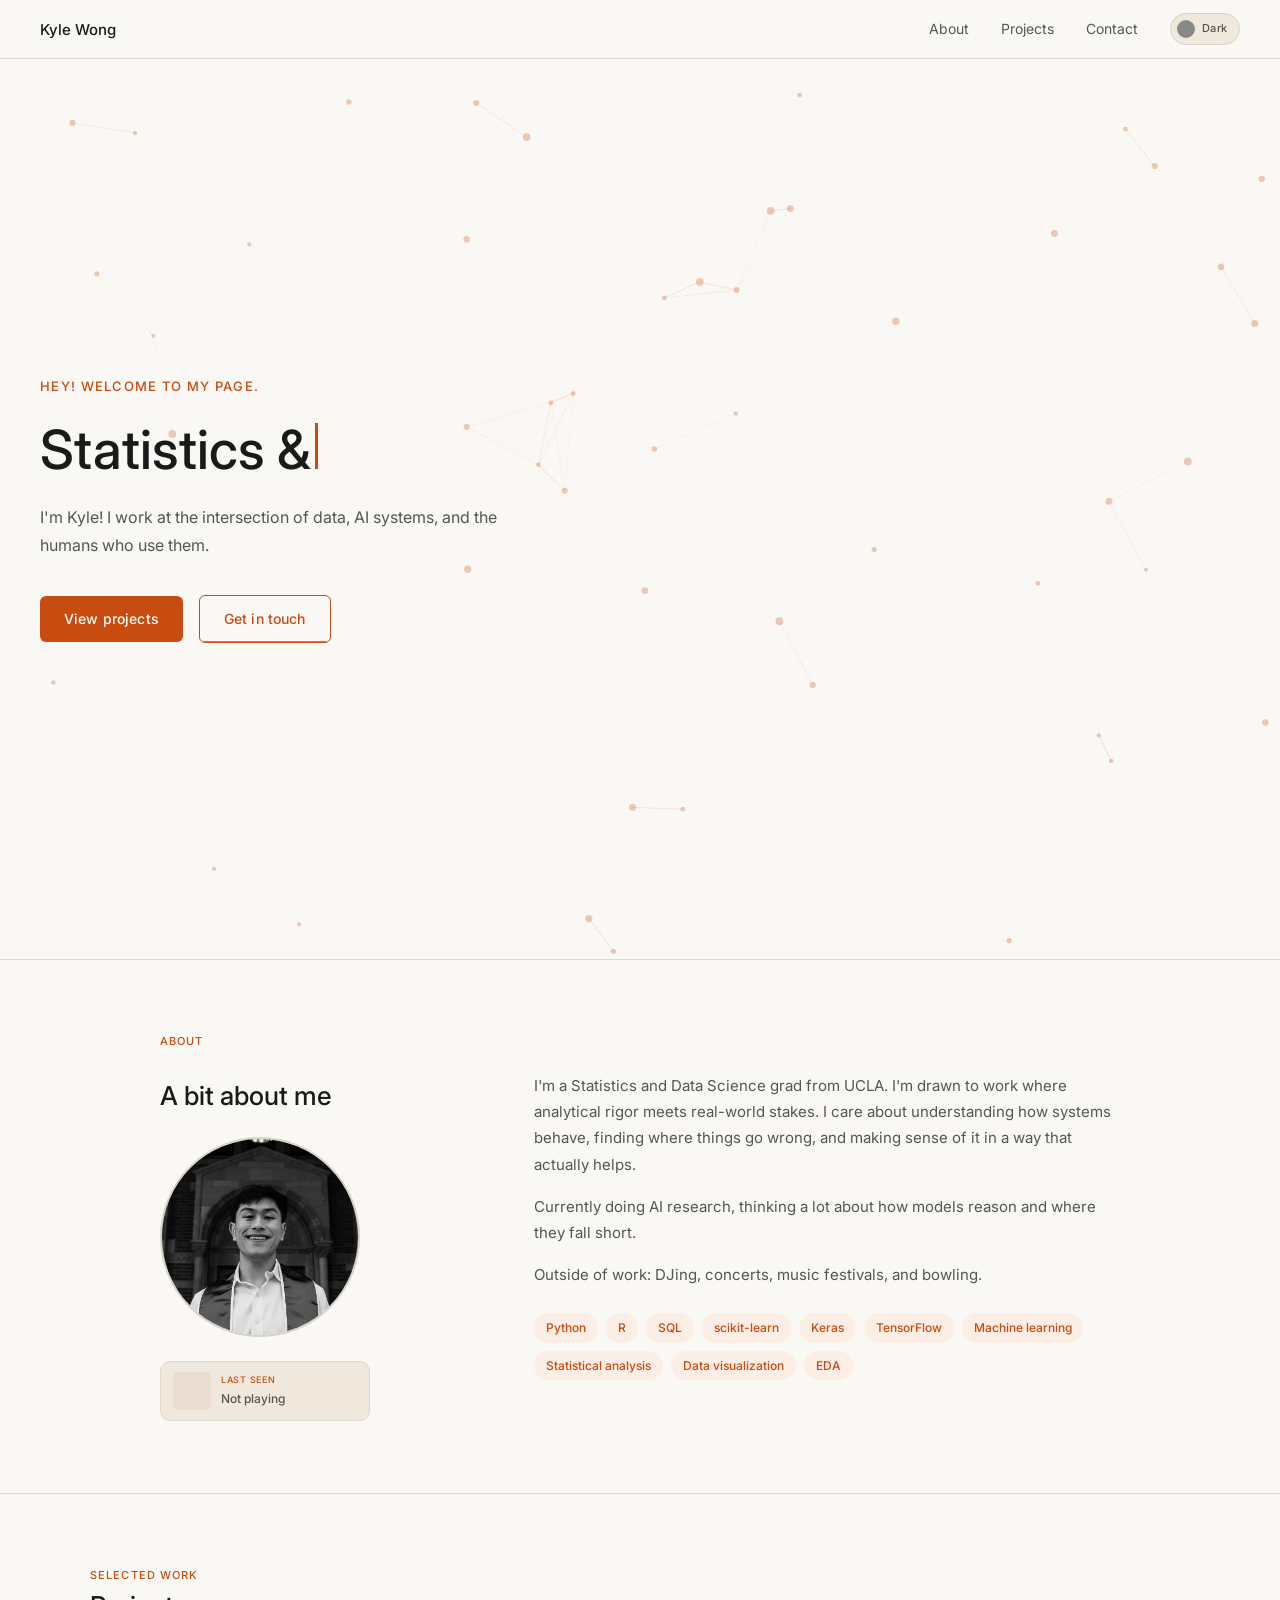
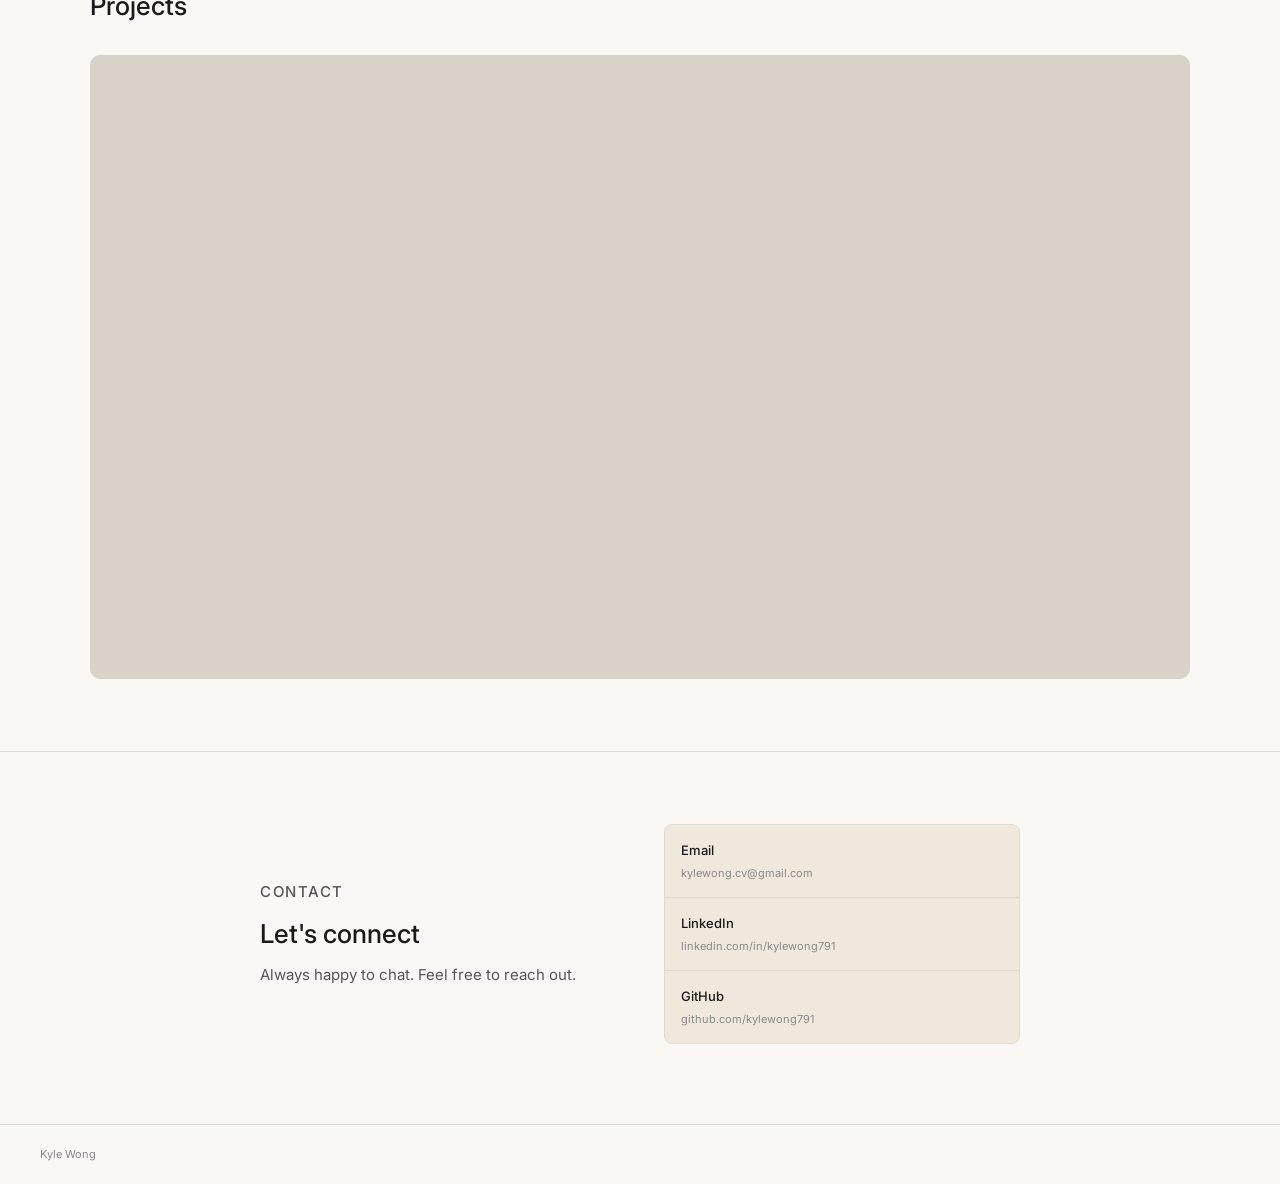
==== commit 061ddeae: "spotify widget integration" ====
--- a/index.html
+++ b/index.html
@@ -69,16 +69,16 @@
 
           <!-- Spotify widget (static placeholder) -->
           <div class="spotify-widget">
-            <div class="spotify-art"></div>
+            <div class="spotify-art album-art"></div>
             <div class="spotify-text">
               <span class="spotify-label">Listening to</span>
               <span class="spotify-track">Not currently playing</span>
               <span class="spotify-artist"></span>
             </div>
-            <div class="spotify-bars">
-              <span></span>
-              <span></span>
-              <span></span>
+            <div class="spotify-bars s-bars">
+              <span class="s-bar"></span>
+              <span class="s-bar"></span>
+              <span class="s-bar"></span>
             </div>
           </div>
         </div>
--- a/style.css
+++ b/style.css
@@ -165,6 +165,7 @@
   line-height: 1.75;
   color: var(--text);
   background-color: var(--bg);
+  cursor: url("data:image/svg+xml,%3Csvg xmlns='http://www.w3.org/2000/svg' width='18' height='18' viewBox='0 0 18 18' fill='none'%3E%3Cpath d='M2 2L9 16L11 10L17 8Z' stroke='%23C84B0F' stroke-width='1.5' stroke-linejoin='round' fill='%23FDEEE5'/%3E%3C/svg%3E") 0 0, auto;
 
   /* Smooth color transition whenever .dark is toggled */
   transition:
@@ -801,6 +802,22 @@
   50%       { transform: scaleY(1);   }
 }
 
+/* Paused state — bars freeze at low opacity */
+.s-bars.paused .s-bar {
+  animation-play-state: paused;
+  opacity: 0.3;
+}
+
+/* Album art loaded state */
+.album-art.has-art {
+  background-size: cover;
+  background-position: center;
+}
+
+.album-art.has-art svg {
+  display: none;
+}
+
 
 /* =============================================================
    11. PROJECTS SECTION
@@ -901,12 +918,12 @@
   margin-top: 10px;
 }
 
-/* SVG chevron — hidden until hover/active */
+/* SVG chevron — dimly visible at rest, full opacity on hover/active */
 .cell-chevron {
   width: 12px;
   height: 12px;
   color: var(--accent);
-  opacity: 0;
+  opacity: 0.25;
   transition:
     opacity    0.2s ease,
     transform  0.25s ease,
@@ -1253,6 +1270,11 @@
 
 /* ---- Tablet / mobile — max 768px ---- */
 @media (max-width: 768px) {
+
+  /* Touch devices don't use cursors — revert to default */
+  body {
+    cursor: auto;
+  }
 
   /* Nav: full-width inner, no max-width cap */
   .nav-inner {
